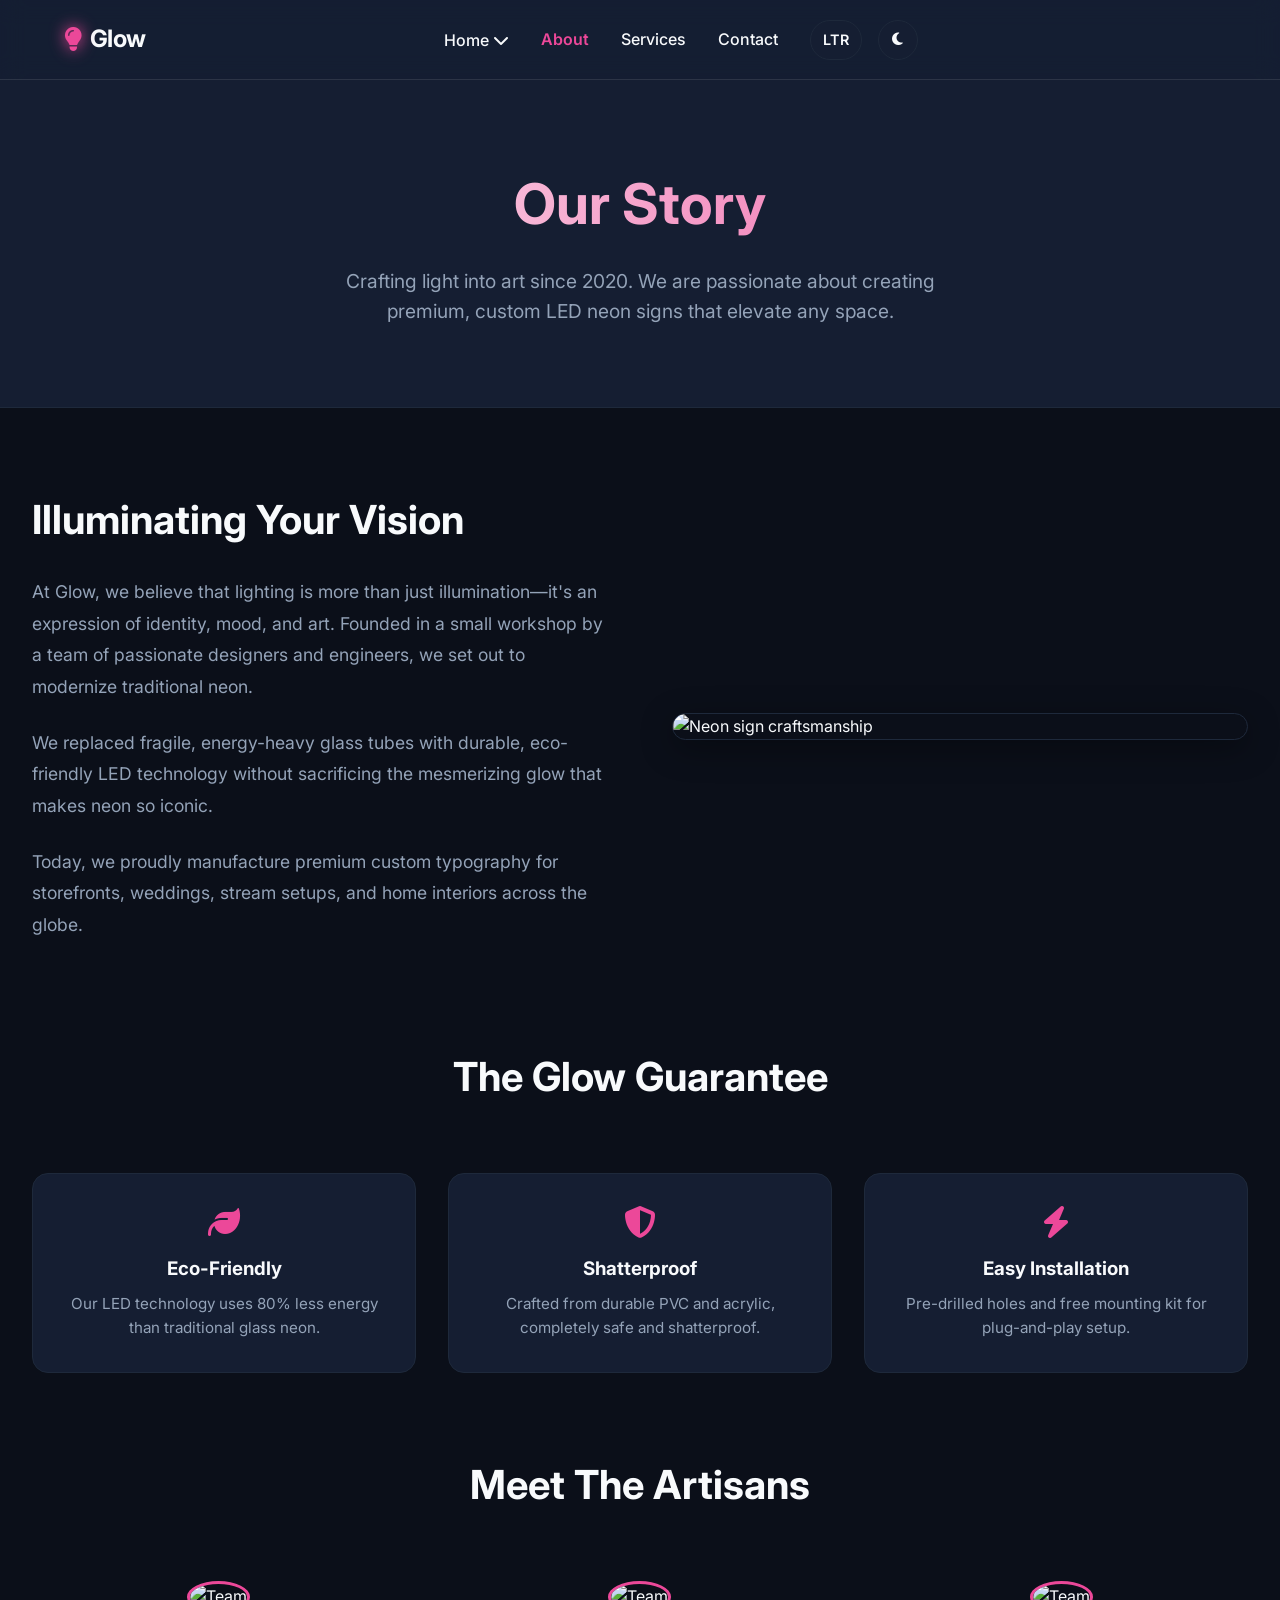
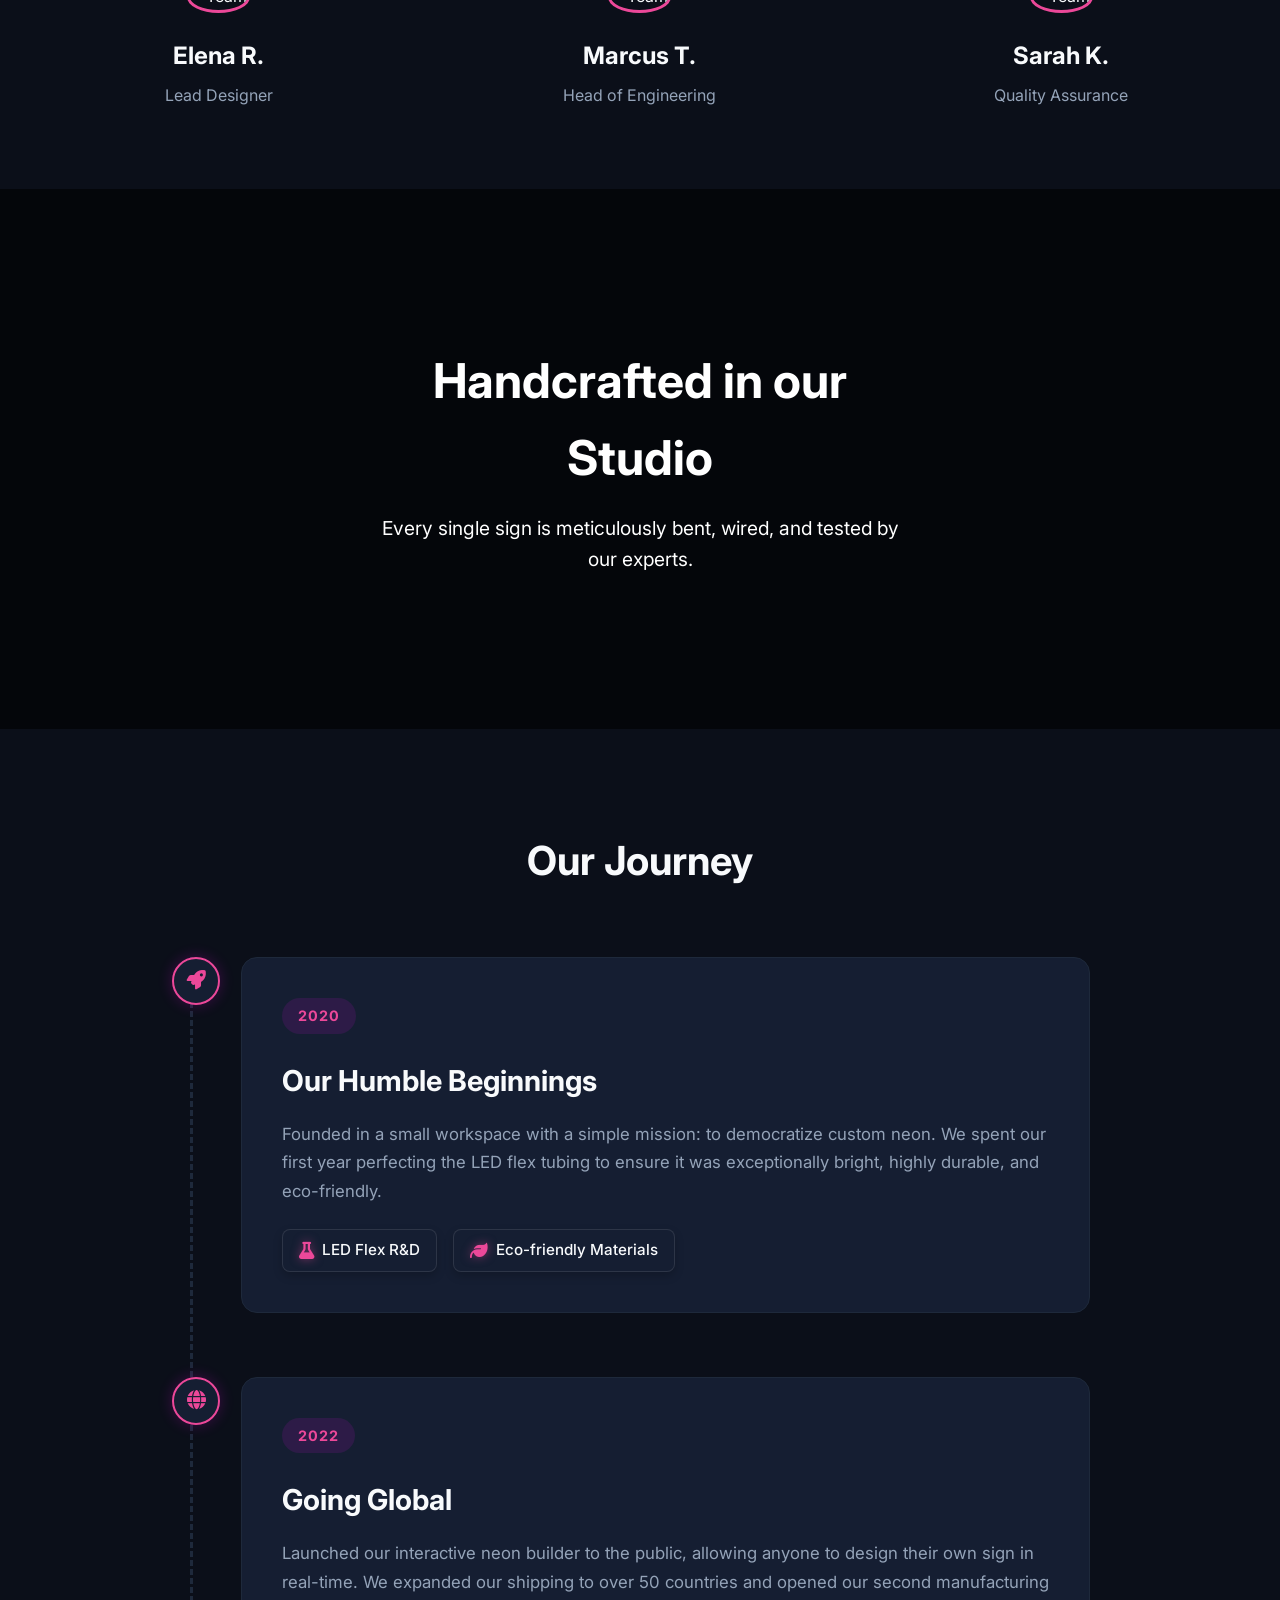
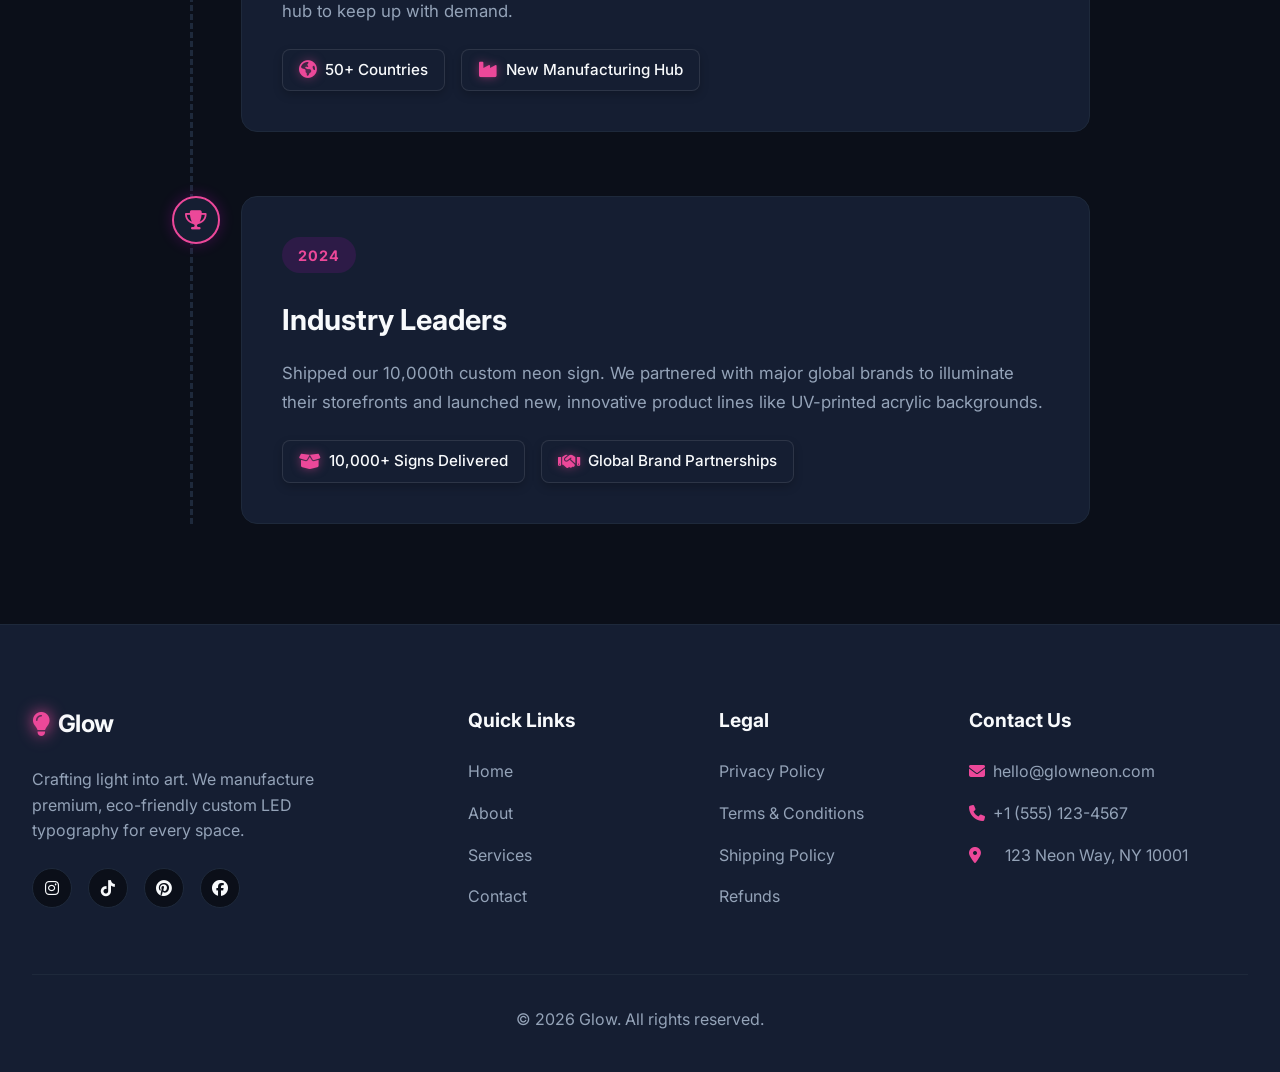
==== about.html @ f4e6cacf "Initial commit" ====
<!DOCTYPE html>
<html lang="en" dir="ltr">
<head>
  <meta charset="UTF-8">
  <meta name="viewport" content="width=device-width, initial-scale=1.0">
  <title>About Us | Glow</title>
  <link rel="icon" type="image/svg+xml" href="data:image/svg+xml;charset=utf-8,<svg xmlns='http://www.w3.org/2000/svg' viewBox='0 0 100 100'><rect width='100' height='100' rx='20' fill='%231a1a24'/><text x='50%' y='55%' font-family='sans-serif' font-size='60' font-weight='bold' fill='%23ff00ff' dominant-baseline='middle' text-anchor='middle'>G</text></svg>">
  <meta name="description" content="Learn about Glow, our craftsmanship, and our dedication to premium LED typography.">
  <link rel="stylesheet" href="style.css">
  
  <!-- Fonts -->
  <link rel="preconnect" href="https://fonts.googleapis.com">
  <link rel="preconnect" href="https://fonts.gstatic.com" crossorigin>
  <link href="https://fonts.googleapis.com/css2?family=Caveat:wght@700&family=Inter:wght@300;400;500;600;700&family=Pacifico&family=Vampiro+One&family=Yellowtail&display=swap" rel="stylesheet">
  
  <!-- Icons -->
  <link rel="stylesheet" href="https://cdnjs.cloudflare.com/ajax/libs/font-awesome/6.4.0/css/all.min.css">
</head>
<body class="dark-theme about-page">

  <!-- Header -->
  <header class="header">
    <a href="index.html" class="logo">
      <i class="fa-solid fa-lightbulb logo-icon"></i>
      Glow
    </a>
    <nav class="nav">
      <div class="dropdown">
        <button class="dropdown-btn">Home <i class="fa-solid fa-chevron-down"></i></button>
        <div class="dropdown-content">
          <a href="index.html">Home 1</a>
          <a href="home2.html">Home 2</a>
        </div>
      </div>
      <a href="about.html" class="active">About</a>
      <a href="services.html">Services</a>
      <a href="contact.html">Contact</a>
      <div class="nav-actions">
        <button id="rtl-toggle" class="toggle-btn" aria-label="Toggle RTL/LTR">LTR</button>
        <button id="theme-toggle" class="toggle-btn" aria-label="Toggle Theme">
          <i class="fa-solid fa-moon"></i>
        </button>
      </div>
    </nav>
    <div class="header-actions">
      <button id="mobile-menu-btn" class="mobile-menu-btn toggle-btn" aria-label="Toggle Menu">
        <i class="fa-solid fa-bars"></i>
      </button>
    </div>
  </header>

  <!-- 1. Page Header -->
  <section class="page-header">
    <div class="container">
      <h1>Our Story</h1>
      <p>Crafting light into art since 2020. We are passionate about creating premium, custom LED neon signs that elevate any space.</p>
    </div>
  </section>

  <!-- 2. Our Story -->
  <section class="about-section">
    <div class="container">
      <div class="about-grid">
        <div class="about-content">
          <h2>Illuminating Your Vision</h2>
          <p>At Glow, we believe that lighting is more than just illumination—it's an expression of identity, mood, and art. Founded in a small workshop by a team of passionate designers and engineers, we set out to modernize traditional neon.</p>
          <p>We replaced fragile, energy-heavy glass tubes with durable, eco-friendly LED technology without sacrificing the mesmerizing glow that makes neon so iconic.</p>
          <p>Today, we proudly manufacture premium custom typography for storefronts, weddings, stream setups, and home interiors across the globe.</p>
        </div>
        <div class="about-image">
          <!-- INSERT CRAFTSMANSHIP ABOUT IMAGE BELOW -->
          <img src=" https://images.unsplash.com/photo-1512117789060-5de1ecef9eb7?w=900&auto=format&fit=crop&q=60&ixlib=rb-4.1.0&ixid=M3wxMjA3fDB8MHxzZWFyY2h8N3x8bmVvbiUyMHNpZ24lMjBjcmFmdHNtYW5zaGlwfGVufDB8fDB8fHww" alt="Neon sign craftsmanship">
        </div>
      </div>
    </div>
  </section>

  <!-- 3. Why Choose Us -->
  <section class="features-section">
    <div class="container">
      <div class="section-header">
        <h2>The Glow Guarantee</h2>
      </div>
      <div class="features-grid">
        <div class="feature-card">
          <i class="fa-solid fa-leaf"></i>
          <h3>Eco-Friendly</h3>
          <p>Our LED technology uses 80% less energy than traditional glass neon.</p>
        </div>
        <div class="feature-card">
          <i class="fa-solid fa-shield-halved"></i>
          <h3>Shatterproof</h3>
          <p>Crafted from durable PVC and acrylic, completely safe and shatterproof.</p>
        </div>
        <div class="feature-card">
          <i class="fa-solid fa-bolt"></i>
          <h3>Easy Installation</h3>
          <p>Pre-drilled holes and free mounting kit for plug-and-play setup.</p>
        </div>
      </div>
    </div>
  </section>

  <!-- 4. Meet The Team -->
  <section class="team-section">
    <div class="container">
      <div class="section-header">
        <h2>Meet The Artisans</h2>
      </div>
      <div class="team-grid">
        <div class="team-card">
          <!-- INSERT TEAM MEMBER 1 (ELENA) IMAGE BELOW -->
          <img src=" https://plus.unsplash.com/premium_photo-1661548179846-dba7003e4a53?w=900&auto=format&fit=crop&q=60&ixlib=rb-4.1.0&ixid=M3wxMjA3fDB8MHxwaG90by1yZWxhdGVkfDgxfHx8ZW58MHx8fHx8" alt="Team">
          <h4>Elena R.</h4>
          <p>Lead Designer</p>
        </div>
        <div class="team-card">
          <!-- INSERT TEAM MEMBER 2 (MARCUS) IMAGE BELOW -->
          <img src=" https://images.unsplash.com/photo-1661983228690-048b2434c4fb?w=900&auto=format&fit=crop&q=60&ixlib=rb-4.1.0&ixid=M3wxMjA3fDB8MHxwaG90by1yZWxhdGVkfDMzfHx8ZW58MHx8fHx8" alt="Team">
          <h4>Marcus T.</h4>
          <p>Head of Engineering</p>
        </div>
        <div class="team-card">
          <!-- INSERT TEAM MEMBER 3 (SARAH) IMAGE BELOW -->
          <img src=" https://images.unsplash.com/photo-1654944404215-cd5739f90bd3?w=900&auto=format&fit=crop&q=60&ixlib=rb-4.1.0&ixid=M3wxMjA3fDB8MHxzZWFyY2h8MTl8fFF1YWxpdHklMjBBc3N1cmFuY2V8ZW58MHx8MHx8fDA%3D" alt="Team">
          <h4>Sarah K.</h4>
          <p>Quality Assurance</p>
        </div>
      </div>
    </div>
  </section>

  <!-- 5. The Workshop -->
  <section class="workshop-section">
    <!-- INSERT WORKSHOP PARALLAX BACKGROUND IMAGE URL IN STYLE ATTRIBUTE BELOW -->
    <div class="parallax-bg" style="background-image: url('https://images.unsplash.com/photo-1695728130932-7b5967d59f52?w=900&auto=format&fit=crop&q=60&ixlib=rb-4.1.0&ixid=M3wxMjA3fDB8MHxzZWFyY2h8MTN8fFdPUktTSE9QJTIwUEFSQUxMQVglMjBCQUNLR1JPVU5EfGVufDB8fDB8fHww ');">
      <div class="workshop-content">
        <h2>Handcrafted in our Studio</h2>
        <p>Every single sign is meticulously bent, wired, and tested by our experts.</p>
      </div>
    </div>
  </section>

  <!-- 6. Timeline -->
  <section class="timeline-section">
    <div class="container">
      <div class="section-header">
        <h2>Our Journey</h2>
      </div>
      <div class="timeline">
        <!-- 2020 -->
        <div class="timeline-item">
          <div class="timeline-dot"><i class="fa-solid fa-rocket"></i></div>
          <div class="timeline-content card-style">
            <span class="timeline-date">2020</span>
            <h3>Our Humble Beginnings</h3>
            <p>Founded in a small workspace with a simple mission: to democratize custom neon. We spent our first year perfecting the LED flex tubing to ensure it was exceptionally bright, highly durable, and eco-friendly.</p>
            <div class="timeline-achievements">
              <span class="achievement-tag"><i class="fa-solid fa-flask"></i> LED Flex R&D</span>
              <span class="achievement-tag"><i class="fa-solid fa-leaf"></i> Eco-friendly Materials</span>
            </div>
          </div>
        </div>
        
        <!-- 2022 -->
        <div class="timeline-item">
          <div class="timeline-dot"><i class="fa-solid fa-globe"></i></div>
          <div class="timeline-content card-style">
            <span class="timeline-date">2022</span>
            <h3>Going Global</h3>
            <p>Launched our interactive neon builder to the public, allowing anyone to design their own sign in real-time. We expanded our shipping to over 50 countries and opened our second manufacturing hub to keep up with demand.</p>
            <div class="timeline-achievements">
              <span class="achievement-tag"><i class="fa-solid fa-earth-americas"></i> 50+ Countries</span>
              <span class="achievement-tag"><i class="fa-solid fa-industry"></i> New Manufacturing Hub</span>
            </div>
          </div>
        </div>
        
        <!-- 2024 -->
        <div class="timeline-item">
          <div class="timeline-dot"><i class="fa-solid fa-trophy"></i></div>
          <div class="timeline-content card-style">
            <span class="timeline-date">2024</span>
            <h3>Industry Leaders</h3>
            <p>Shipped our 10,000th custom neon sign. We partnered with major global brands to illuminate their storefronts and launched new, innovative product lines like UV-printed acrylic backgrounds.</p>
            <div class="timeline-achievements">
              <span class="achievement-tag"><i class="fa-solid fa-box-open"></i> 10,000+ Signs Delivered</span>
              <span class="achievement-tag"><i class="fa-solid fa-handshake"></i> Global Brand Partnerships</span>
            </div>
          </div>
        </div>
      </div>
    </div>
  </section>

  <!-- Footer -->
  <footer class="footer">
    <div class="container">
      <div class="footer-grid">
        <!-- Brand Info -->
        <div class="footer-brand">
          <a href="index.html" class="logo">
            <i class="fa-solid fa-lightbulb logo-icon"></i>
            Glow
          </a>
          <p>Crafting light into art. We manufacture premium, eco-friendly custom LED typography for every space.</p>
          <div class="social-icons">
            <a href="#" aria-label="Instagram"><i class="fa-brands fa-instagram"></i></a>
            <a href="#" aria-label="TikTok"><i class="fa-brands fa-tiktok"></i></a>
            <a href="#" aria-label="Pinterest"><i class="fa-brands fa-pinterest"></i></a>
            <a href="#" aria-label="Facebook"><i class="fa-brands fa-facebook"></i></a>
          </div>
        </div>

        <!-- Quick Links -->
        <div class="footer-links">
          <h3>Quick Links</h3>
          <ul>
            <li><a href="index.html">Home</a></li>
            <li><a href="about.html">About</a></li>
            <li><a href="services.html">Services</a></li>
            <li><a href="contact.html">Contact</a></li>
          </ul>
        </div>

        <!-- Legal -->
        <div class="footer-links">
          <h3>Legal</h3>
          <ul>
            <li><a href="#">Privacy Policy</a></li>
            <li><a href="#">Terms & Conditions</a></li>
            <li><a href="#">Shipping Policy</a></li>
            <li><a href="#">Refunds</a></li>
          </ul>
        </div>

        <!-- Contact Info -->
        <div class="footer-contact">
          <h3>Contact Us</h3>
          <ul>
            <li><a href="mailto:hello@glowneon.com"><i class="fa-solid fa-envelope"></i> hello@glowneon.com</a></li>
            <li><a href="tel:+15551234567"><i class="fa-solid fa-phone"></i> +1 (555) 123-4567</a></li>
            <li><i class="fa-solid fa-location-dot"></i> 123 Neon Way, NY 10001</li>
          </ul>
        </div>
      </div>
      <div class="footer-bottom">
        <p>&copy; 2026 Glow. All rights reserved.</p>
      </div>
    </div>
  </footer>

  <script src="script.js"></script>
</body>
</html>
---- style.css ----
/* Core & Variables */
:root {
  --font-primary: 'Inter', sans-serif;
  
  /* Light Theme Colors */
  --bg-color-light: #f8fafc;
  --surface-light: #ffffff;
  --text-primary-light: #0f172a;
  --text-secondary-light: #475569;
  --border-light: #e2e8f0;
  
  /* Dark Theme Colors */
  --bg-color-dark: #0b0f19;
  --surface-dark: #151e32;
  --text-primary-dark: #f8fafc;
  --text-secondary-dark: #94a3b8;
  --border-dark: #1e293b;
  
  /* Accents */
  --accent-blue: #3b82f6;
  --accent-pink: #ec4899;
  
  /* Defaults to Dark Theme */
  --bg-color: var(--bg-color-dark);
  --surface: var(--surface-dark);
  --text-primary: var(--text-primary-dark);
  --text-secondary: var(--text-secondary-dark);
  --border: var(--border-dark);
  
  --glass-bg: rgba(21, 30, 50, 0.7);
  --glass-border: rgba(255, 255, 255, 0.1);
  --glass-shadow: 0 8px 32px 0 rgba(0, 0, 0, 0.37);
  --glass-blur: blur(12px);
}

body.light-theme {
  --bg-color: var(--bg-color-light);
  --surface: var(--surface-light);
  --text-primary: var(--text-primary-light);
  --text-secondary: var(--text-secondary-light);
  --border: var(--border-light);
  
  --glass-bg: rgba(255, 255, 255, 0.7);
  --glass-border: rgba(0, 0, 0, 0.1);
  --glass-shadow: 0 8px 32px 0 rgba(31, 38, 135, 0.1);
}

/* Reset */
* {
  margin: 0;
  padding: 0;
  box-sizing: border-box;
}

body {
  font-family: var(--font-primary);
  background-color: var(--bg-color);
  color: var(--text-primary);
  line-height: 1.6;
  transition: background-color 0.3s ease, color 0.3s ease;
  overflow-x: hidden;
}

.container {
  max-width: 1280px;
  margin: 0 auto;
  padding: 0 2rem;
}

/* Header */
.header {
  position: fixed;
  top: 0;
  left: 0;
  width: 100%;
  height: 80px;
  display: flex;
  justify-content: space-between;
  align-items: center;
  padding: 0 5%;
  background: var(--glass-bg);
  backdrop-filter: var(--glass-blur);
  -webkit-backdrop-filter: var(--glass-blur);
  border-bottom: 1px solid var(--glass-border);
  z-index: 1000;
  transition: all 0.3s ease;
}

.logo {
  font-size: 1.5rem;
  font-weight: 700;
  letter-spacing: -0.5px;
  display: flex;
  align-items: center;
  gap: 0.5rem;
  color: var(--text-primary);
  text-decoration: none;
}
.logo i, .logo svg {
  color: var(--accent-pink);
  filter: drop-shadow(0 0 8px var(--accent-pink));
  overflow: visible;
}
.logo span {
  font-weight: 300;
  color: var(--text-secondary);
}

.nav {
  display: flex;
  gap: 2rem;
  align-items: center;
}

.nav a, .dropdown-btn {
  text-decoration: none;
  color: var(--text-primary);
  font-weight: 500;
  font-size: 1rem;
  transition: color 0.3s;
  background: none;
  border: none;
  cursor: pointer;
  font-family: inherit;
  display: flex;
  align-items: center;
  gap: 0.25rem;
}

.nav a:hover, .dropdown-btn:hover,
.nav a.active, .dropdown-btn.active {
  color: var(--accent-pink);
}
.nav a.active, .dropdown-btn.active {
  font-weight: 600;
}

/* Dropdown */
.dropdown {
  position: relative;
  display: inline-block;
}

.dropdown-content {
  display: none;
  position: absolute;
  top: 100%;
  left: 50%;
  transform: translateX(-50%);
  background: var(--surface);
  min-width: 160px;
  box-shadow: var(--glass-shadow);
  border-radius: 8px;
  border: 1px solid var(--border);
  overflow: hidden;
  padding: 0.5rem 0;
  z-index: 1;
}

.dropdown:hover .dropdown-content {
  display: block;
  animation: fadeIn 0.2s ease-out;
}

@keyframes fadeIn {
  from { opacity: 0; transform: translate(-50%, 10px); }
  to { opacity: 1; transform: translate(-50%, 0); }
}

.dropdown-content a {
  color: var(--text-primary);
  padding: 12px 16px;
  text-decoration: none;
  display: block;
  font-size: 0.95rem;
}

.dropdown-content a:hover, .dropdown-content a.active {
  background-color: var(--bg-color);
}
.dropdown-content a.active {
  color: var(--accent-pink);
  font-weight: 600;
}

/* Header Actions */
.header-actions {
  display: flex;
  gap: 1rem;
  align-items: center;
}

.nav-actions {
  display: flex;
  gap: 1rem;
  align-items: center;
}

.toggle-btn {
  background: var(--surface);
  border: 1px solid var(--border);
  color: var(--text-primary);
  width: 40px;
  height: 40px;
  border-radius: 50%;
  display: flex;
  align-items: center;
  justify-content: center;
  cursor: pointer;
  font-weight: 600;
  font-size: 0.9rem;
  transition: all 0.3s;
  font-family: inherit;
}

.toggle-btn:hover {
  border-color: var(--accent-pink);
  color: var(--accent-pink);
  transform: translateY(-2px);
}

#rtl-toggle {
  width: auto;
  padding: 0 12px;
  border-radius: 20px;
}

.mobile-menu-btn {
  display: none; /* Hidden on desktop */
}

/* Let browser handle flex RTL natively */

/* Hero Section */
.hero-section {
  padding-top: 120px;
  padding-bottom: 60px;
  min-height: 100vh;
  display: flex;
  align-items: center;
}

.hero-container {
  display: flex;
  gap: 4rem;
  width: 100%;
  align-items: stretch;
}

/* --- 1. Editorial Hero Section --- */
.editorial-hero {
  padding-top: 140px;
  padding-bottom: 80px;
  min-height: 100vh;
  display: flex;
  align-items: center;
  position: relative;
  overflow: hidden;
}

.editorial-container {
  display: flex;
  align-items: center;
  gap: 4rem;
  width: 100%;
}

.editorial-content {
  flex: 1;
  max-width: 600px;
  z-index: 2;
}

.editorial-content .badge {
  display: inline-block;
  padding: 0.5rem 1rem;
  background: rgba(255, 0, 255, 0.1);
  color: var(--accent-pink);
  border-radius: 50px;
  font-size: 0.9rem;
  font-weight: 600;
  margin-bottom: 1.5rem;
  text-transform: uppercase;
  letter-spacing: 1px;
}

.editorial-content h1 {
  font-size: 4.5rem;
  line-height: 1.1;
  margin-bottom: 1.5rem;
  background: linear-gradient(to right, #fff, var(--text-secondary));
  -webkit-background-clip: text;
  background-clip: text;
  -webkit-text-fill-color: transparent;
}
body.light-theme .editorial-content h1 {
  background: linear-gradient(to right, #111, var(--text-secondary));
  -webkit-background-clip: text;
  background-clip: text;
  -webkit-text-fill-color: transparent;
}

.editorial-content p {
  font-size: 1.25rem;
  color: var(--text-secondary);
  margin-bottom: 2.5rem;
  line-height: 1.6;
}

.editorial-actions {
  display: flex;
  gap: 1.5rem;
  margin-bottom: 3rem;
}

.hero-stats {
  display: flex;
  gap: 3rem;
  padding-top: 2rem;
  border-top: 1px solid var(--border);
}

.stat-number {
  display: block;
  font-size: 2rem;
  font-weight: 700;
  color: var(--text-primary);
  margin-bottom: 0.25rem;
}
.stat-number i {
  color: #fbbf24; /* gold star */
  font-size: 1.2rem;
}

.stat-label {
  font-size: 0.9rem;
  color: var(--text-secondary);
  text-transform: uppercase;
  letter-spacing: 1px;
}

/* Editorial Image Side */
.editorial-image-wrapper {
  flex: 1;
  position: relative;
  display: flex;
  justify-content: center;
  align-items: center;
  min-height: 600px;
}

.aesthetic-backdrop {
  position: absolute;
  top: 50%;
  left: 50%;
  transform: translate(-50%, -50%);
  width: 400px;
  height: 400px;
  background: radial-gradient(circle, var(--accent-pink) 0%, transparent 70%);
  opacity: 0.15;
  filter: blur(50px);
  z-index: 0;
  animation: pulseGlow 4s ease-in-out infinite alternate;
}

.editorial-hero-img {
  width: 100%;
  max-width: 550px;
  height: 650px;
  object-fit: cover;
  border-radius: 24px;
  position: relative;
  z-index: 1;
  box-shadow: 0 30px 60px rgba(0,0,0,0.5);
  border: 1px solid var(--border);
}

@keyframes pulseGlow {
  0% { transform: translate(-50%, -50%) scale(1); opacity: 0.1; }
  100% { transform: translate(-50%, -50%) scale(1.1); opacity: 0.25; }
}

.floating-animation {
  animation: floatImg 6s ease-in-out infinite;
}

@keyframes floatImg {
  0% { transform: translateY(0); }
  50% { transform: translateY(-20px); }
  100% { transform: translateY(0); }
}

/* Pricing Section */
.pricing-section {
  padding: 100px 0;
  background: var(--bg-color);
}

.section-header {
  text-align: center;
  margin-bottom: 4rem;
}

.section-header h2 {
  font-size: 2.5rem;
  margin-bottom: 1rem;
}

.section-header p {
  color: var(--text-secondary);
  font-size: 1.1rem;
}

.pricing-grid {
  display: grid;
  grid-template-columns: repeat(3, 1fr);
  gap: 2rem;
}

.pricing-card {
  background: var(--surface);
  border: 1px solid var(--border);
  border-radius: 24px;
  padding: 3rem 2rem;
  position: relative;
  transition: transform 0.3s, box-shadow 0.3s;
}

.pricing-card:hover {
  transform: translateY(-10px);
  box-shadow: var(--glass-shadow);
}

.pricing-card h3 {
  font-size: 1.5rem;
  margin-bottom: 1rem;
  font-weight: 500;
}

.pricing-card .price {
  font-size: 3.5rem;
  font-weight: 700;
  margin-bottom: 0.5rem;
  display: flex;
  align-items: flex-start;
}
.pricing-card .price span {
  font-size: 1.5rem;
  margin-top: 0.5rem;
}

.pricing-card p {
  color: var(--text-secondary);
  margin-bottom: 2rem;
  padding-bottom: 2rem;
  border-bottom: 1px solid var(--border);
}

.pricing-card ul {
  list-style: none;
}

.pricing-card li {
  margin-bottom: 1rem;
  display: flex;
  align-items: center;
  gap: 0.75rem;
  color: var(--text-primary);
}

.pricing-card li i {
  color: var(--accent-pink);
}

.pricing-card.popular {
  border-color: var(--accent-pink);
  background: linear-gradient(to bottom right, var(--surface), rgba(236, 72, 153, 0.05));
}

.badge {
  position: absolute;
  top: -15px;
  inset-inline-end: 20px;
  background: var(--accent-pink);
  color: #fff;
  padding: 0.5rem 1rem;
  border-radius: 20px;
  font-size: 0.85rem;
  font-weight: 600;
}

/* Quote Section */
.quote-section {
  padding: 100px 0;
  position: relative;
}

.quote-wrapper {
  background: var(--surface);
  border: 1px solid var(--border);
  border-radius: 24px;
  padding: 4rem;
  display: flex;
  gap: 4rem;
  align-items: center;
  box-shadow: var(--glass-shadow);
  position: relative;
  overflow: hidden;
}

.quote-wrapper::before {
  content: '';
  position: absolute;
  top: -50%;
  left: -50%;
  width: 100%;
  height: 100%;
  background: radial-gradient(circle, rgba(236, 72, 153, 0.1) 0%, rgba(0,0,0,0) 70%);
  z-index: 0;
}

.quote-content, .quote-form-container {
  flex: 1;
  position: relative;
  z-index: 1;
}

.quote-content h2 {
  font-size: 2.5rem;
  margin-bottom: 1.5rem;
}

.quote-content p {
  color: var(--text-secondary);
  font-size: 1.1rem;
  line-height: 1.8;
}

.quote-form {
  display: flex;
  flex-direction: column;
  gap: 1.5rem;
}

.form-row {
  display: flex;
  gap: 1.5rem;
}

.quote-form input, .quote-form textarea {
  width: 100%;
}

.submit-btn {
  padding: 1rem 2rem;
  background: var(--accent-pink);
  color: #fff;
  border: none;
  border-radius: 12px;
  font-size: 1.1rem;
  font-weight: 600;
  cursor: pointer;
  transition: all 0.3s;
  box-shadow: 0 4px 15px rgba(236, 72, 153, 0.4);
}

.submit-btn:hover {
  transform: translateY(-2px);
  box-shadow: 0 6px 20px rgba(236, 72, 153, 0.6);
}

/* Footer */
.footer {
  padding: 80px 0 40px;
  border-top: 1px solid var(--border);
  background: var(--surface);
}

.footer-grid {
  display: grid;
  grid-template-columns: 2fr 1fr 1fr 1.5fr;
  gap: 4rem;
  margin-bottom: 4rem;
}

.footer-brand p {
  color: var(--text-secondary);
  line-height: 1.6;
  margin: 1.5rem 0;
  max-width: 300px;
}

.social-icons {
  display: flex;
  gap: 1rem;
}

.social-icons a {
  display: flex;
  align-items: center;
  justify-content: center;
  width: 40px;
  height: 40px;
  border-radius: 50%;
  background: var(--bg-color);
  color: var(--text-primary);
  text-decoration: none;
  transition: all 0.3s ease;
  border: 1px solid var(--border);
}

.social-icons a:hover {
  background: var(--accent-pink);
  color: #fff;
  transform: translateY(-3px);
  border-color: var(--accent-pink);
  box-shadow: 0 5px 15px rgba(255, 0, 255, 0.4);
}

.footer-links h3,
.footer-contact h3 {
  font-size: 1.2rem;
  margin-bottom: 1.5rem;
  color: var(--text-primary);
}

.footer-links ul,
.footer-contact ul {
  list-style: none;
  padding: 0;
  margin: 0;
  display: flex;
  flex-direction: column;
  gap: 1rem;
}

.footer-links a,
.footer-contact a {
  color: var(--text-secondary);
  text-decoration: none;
  transition: color 0.3s ease, padding-left 0.3s ease;
  display: inline-block;
}

.footer-links a:hover,
.footer-contact a:hover {
  color: var(--accent-pink);
  padding-left: 5px;
}

.footer-contact li {
  display: flex;
  align-items: center;
  gap: 1rem;
  color: var(--text-secondary);
}

.footer-contact i {
  color: var(--accent-pink);
  width: 20px;
}

.footer-bottom {
  text-align: center;
  padding-top: 2rem;
  border-top: 1px solid var(--border);
  color: var(--text-secondary);
}

.footer p {
  color: var(--text-secondary);
}

/* Home 2 specific styles */
.hero-centered {
  padding-top: 160px;
  padding-bottom: 100px;
  min-height: 80vh;
  display: flex;
  align-items: center;
  justify-content: center;
  text-align: center;
  position: relative;
  overflow: hidden;
}

.hero-bg {
  position: absolute;
  top: 0; left: 0; width: 100%; height: 100%;
  background-image: url('');
  background-size: cover;
  background-position: center;
  z-index: 0;
  opacity: 0.3;
}

body.light-theme .hero-bg {
  opacity: 0.1;
}

.hero-centered::before {
  content: '';
  position: absolute;
  top: 0; left: 0; width: 100%; height: 100%;
  background: linear-gradient(to bottom, transparent, var(--bg-color));
  z-index: 1;
}

.hero-content {
  position: relative;
  z-index: 2;
  max-width: 800px;
}

.hero-content h1 {
  font-size: 4.5rem;
  line-height: 1.1;
  margin-bottom: 1.5rem;
  background: linear-gradient(to right, #fff, var(--accent-pink), var(--accent-blue));
  -webkit-background-clip: text;
  background-clip: text;
  -webkit-text-fill-color: transparent;
  filter: drop-shadow(0 0 10px rgba(236, 72, 153, 0.3));
}
body.light-theme .hero-content h1 {
  background: linear-gradient(to right, #111, var(--accent-pink), var(--accent-blue));
  -webkit-background-clip: text;
  background-clip: text;
  -webkit-text-fill-color: transparent;
}

.hero-content p {
  color: var(--text-secondary);
  font-size: 1.2rem;
  margin-bottom: 3rem;
  max-width: 600px;
  margin-inline: auto;
}

.hero-buttons {
  display: flex;
  gap: 1.5rem;
  justify-content: center;
}

.btn-primary {
  padding: 1rem 2.5rem;
  background: var(--accent-pink);
  color: #fff;
  border-radius: 12px;
  text-decoration: none;
  font-weight: 600;
  transition: all 0.3s;
  box-shadow: 0 4px 15px rgba(236, 72, 153, 0.4);
}
.btn-primary:hover {
  transform: translateY(-2px);
  box-shadow: 0 6px 20px rgba(236, 72, 153, 0.6);
}

.btn-secondary {
  padding: 1rem 2.5rem;
  background: var(--surface);
  color: var(--text-primary);
  border: 1px solid var(--border);
  border-radius: 12px;
  text-decoration: none;
  font-weight: 600;
  transition: all 0.3s;
}
.btn-secondary:hover {
  border-color: var(--accent-pink);
  color: var(--accent-pink);
}

.mockup-section {
  padding: 80px 0;
  background: var(--bg-color);
  position: relative;
  z-index: 10;
}

.mockup-layout {
  display: flex;
  flex-direction: column;
  gap: 2rem;
  background: var(--glass-bg);
  backdrop-filter: var(--glass-blur);
  border: 1px solid var(--glass-border);
  border-radius: 24px;
  padding: 2rem;
  box-shadow: var(--glass-shadow);
}

.horizontal-controls {
  width: 100%;
  display: flex;
  flex-direction: column;
  gap: 1.5rem;
}

.horizontal-controls .text-input-group {
  margin-bottom: 0;
}

.horizontal-controls .text-input-group input {
  font-size: 1.5rem;
  padding: 1.5rem;
}

.controls-grid {
  display: grid;
  grid-template-columns: repeat(3, 1fr);
  gap: 2rem;
}

.category-section {
  padding: 100px 0;
  background: var(--bg-color);
}

.category-grid {
  display: grid;
  grid-template-columns: repeat(4, 1fr);
  gap: 2rem;
}

.category-card {
  background: var(--surface);
  border: 1px solid var(--border);
  border-radius: 24px;
  padding: 2.5rem 2rem;
  text-align: center;
  transition: transform 0.3s, box-shadow 0.3s;
  cursor: pointer;
}

.category-card:hover {
  transform: translateY(-10px);
  box-shadow: var(--glass-shadow);
  border-color: var(--accent-pink);
}

.category-icon {
  font-size: 2.5rem;
  color: var(--accent-pink);
  margin-bottom: 1.5rem;
  filter: drop-shadow(0 0 8px var(--accent-pink));
}

.category-card h3 {
  font-size: 1.3rem;
  margin-bottom: 0.5rem;
}

.category-card p {
  color: var(--text-secondary);
  font-size: 0.95rem;
}

/* Inner Pages Base */
.page-header {
  padding: 160px 0 80px;
  text-align: center;
  background: var(--surface);
  border-bottom: 1px solid var(--border);
}

.page-header h1 {
  font-size: 3.5rem;
  margin-bottom: 1rem;
  background: linear-gradient(to right, #fff, var(--accent-pink));
  -webkit-background-clip: text;
  background-clip: text;
  -webkit-text-fill-color: transparent;
}
body.light-theme .page-header h1 {
  background: linear-gradient(to right, #111, var(--accent-pink));
  -webkit-background-clip: text;
  background-clip: text;
  -webkit-text-fill-color: transparent;
}

.page-header p {
  color: var(--text-secondary);
  font-size: 1.2rem;
  max-width: 600px;
  margin: 0 auto;
}

/* About Page */
.about-section {
  padding: 80px 0;
}

.about-grid {
  display: grid;
  grid-template-columns: 1fr 1fr;
  gap: 4rem;
  align-items: center;
}

.about-image {
  border-radius: 24px;
  overflow: hidden;
  box-shadow: var(--glass-shadow);
  border: 1px solid var(--border);
}

.about-image img {
  width: 100%;
  height: auto;
  display: block;
}

.about-content h2 {
  font-size: 2.5rem;
  margin-bottom: 1.5rem;
}

.about-content p {
  color: var(--text-secondary);
  font-size: 1.1rem;
  margin-bottom: 1.5rem;
  line-height: 1.8;
}

.features-grid {
  display: grid;
  grid-template-columns: repeat(3, 1fr);
  gap: 2rem;
  margin-top: 4rem;
}

.feature-card {
  background: var(--surface);
  padding: 2rem;
  border-radius: 16px;
  border: 1px solid var(--border);
  text-align: center;
}

.feature-card i {
  font-size: 2rem;
  color: var(--accent-pink);
  margin-bottom: 1rem;
}

.feature-card h3 {
  margin-bottom: 0.5rem;
}

.feature-card p {
  color: var(--text-secondary);
  font-size: 0.95rem;
}

/* Services Page */
.services-page .pricing-section {
  padding-top: 80px;
}
.services-page .category-section {
  padding-bottom: 80px;
}

/* Contact Page */
.contact-grid {
  display: grid;
  grid-template-columns: 1fr 2fr;
  gap: 4rem;
  padding: 80px 0;
}

.contact-info {
  display: flex;
  flex-direction: column;
  gap: 2rem;
}

.info-card {
  background: var(--surface);
  padding: 2rem;
  border-radius: 16px;
  border: 1px solid var(--border);
}

.info-card i {
  font-size: 1.5rem;
  color: var(--accent-pink);
  margin-bottom: 1rem;
}

.info-card h3 {
  margin-bottom: 0.5rem;
}

.info-card p {
  color: var(--text-secondary);
}

.contact-page .quote-section {
  padding: 0;
}
.contact-page .quote-wrapper {
  margin: 0;
}

/* ------------------------------- */
/* NEW 6-SECTION ARCHITECTURE STYLES */
/* ------------------------------- */

/* Marquee */
.marquee-section {
  padding: 40px 0;
  background: var(--surface);
  border-top: 1px solid var(--border);
  border-bottom: 1px solid var(--border);
  overflow: hidden;
  white-space: nowrap;
}
.marquee-container {
  display: inline-block;
  animation: marquee 30s linear infinite;
}
.marquee-content span {
  font-size: 2rem;
  font-weight: 700;
  color: var(--text-primary);
  text-transform: uppercase;
  margin: 0 1rem;
}
.marquee-content .dot {
  color: var(--accent-pink);
  margin: 0 2rem;
}
@keyframes marquee {
  0% { transform: translateX(0); }
  100% { transform: translateX(-50%); }
}

/* How It Works (Steps) */
.how-it-works { padding: 80px 0; }
.steps-grid {
  display: grid;
  grid-template-columns: repeat(3, 1fr);
  gap: 2rem;
  margin-top: 3rem;
}
.step-card {
  position: relative;
  background: var(--surface);
  padding: 3rem 2rem;
  border-radius: 16px;
  border: 1px solid var(--border);
  text-align: center;
}
.step-number {
  position: absolute;
  top: -20px;
  left: 50%;
  transform: translateX(-50%);
  background: var(--accent-pink);
  color: #fff;
  width: 40px;
  height: 40px;
  border-radius: 50%;
  display: flex;
  align-items: center;
  justify-content: center;
  font-weight: bold;
}
.step-icon {
  font-size: 2.5rem;
  color: var(--text-secondary);
  margin-bottom: 1.5rem;
}

/* Featured Gallery (Masonry) */
.gallery-section { padding: 80px 0; background: var(--bg-color); }
.masonry-grid {
  column-count: 2;
  column-gap: 1.5rem;
  margin-top: 3rem;
}
.masonry-item {
  break-inside: avoid;
  margin-bottom: 1.5rem;
  border-radius: 16px;
  overflow: hidden;
}
.masonry-item img {
  width: 100%;
  display: block;
  transition: transform 0.3s ease;
}
.masonry-item:hover img {
  transform: scale(1.05);
}

/* Client Logos */
.clients-section { padding: 60px 0; background: var(--surface); border-top: 1px solid var(--border); text-align: center; }
.clients-title { color: var(--text-secondary); margin-bottom: 2rem; font-size: 0.9rem; text-transform: uppercase; letter-spacing: 2px; }
.clients-grid {
  display: flex;
  justify-content: center;
  align-items: center;
  gap: 4rem;
  flex-wrap: wrap;
}
.clients-grid i { font-size: 2.5rem; color: var(--text-secondary); transition: color 0.3s ease; }
.clients-grid i:hover { color: var(--text-primary); }

/* Final CTA */
.cta-section {
  position: relative;
  padding: 100px 0;
  text-align: center;
  overflow: hidden;
}
.cta-background {
  position: absolute;
  top: 0; left: 0; right: 0; bottom: 0;
  background: linear-gradient(135deg, rgba(255,0,255,0.2) 0%, rgba(0,255,255,0.2) 100%);
  z-index: -1;
  filter: blur(50px);
}
.cta-content h2 { font-size: 3rem; margin-bottom: 1rem; }
.cta-content p { font-size: 1.2rem; color: var(--text-secondary); margin-bottom: 2rem; }

/* Best Sellers Carousel */
.bestsellers-section { padding: 80px 0; }
.carousel-wrapper {
  display: flex;
  gap: 2rem;
  overflow-x: auto;
  padding-bottom: 2rem;
  scroll-snap-type: x mandatory;
}
.carousel-wrapper::-webkit-scrollbar { height: 8px; }
.carousel-wrapper::-webkit-scrollbar-thumb { background: var(--border); border-radius: 4px; }
.product-card {
  min-width: 300px;
  flex: 0 0 auto;
  background: var(--surface);
  border: 1px solid var(--border);
  border-radius: 16px;
  overflow: hidden;
  scroll-snap-align: start;
}
.product-card img { width: 100%; height: 250px; object-fit: cover; }
.product-card h4 { padding: 1rem 1rem 0; font-size: 1.2rem; }
.product-card .price { padding: 0.5rem 1rem 1rem; color: var(--accent-pink); font-weight: bold; }

/* Video Showcase */
.video-showcase { height: 60vh; position: relative; }
.video-bg {
  width: 100%; height: 100%;
  background-size: cover; background-position: center;
  position: relative;
  display: flex; align-items: center; justify-content: center;
}
.video-bg::after {
  content: ''; position: absolute; top:0; left:0; right:0; bottom:0; background: rgba(0,0,0,0.5);
}
.play-overlay {
  position: relative; z-index: 1; text-align: center; color: #fff; cursor: pointer;
  transition: transform 0.3s ease;
}
.play-overlay:hover { transform: scale(1.1); }
.play-overlay i { font-size: 4rem; margin-bottom: 1rem; color: #fff; }
.play-overlay h3 { font-size: 1.5rem; text-shadow: 0 2px 4px rgba(0,0,0,0.5); }

/* Testimonials */
.testimonials-section { padding: 80px 0; background: var(--surface); }
.testimonial-grid { display: grid; grid-template-columns: repeat(3, 1fr); gap: 2rem; }
.testimonial-card {
  background: var(--bg-color); padding: 2rem; border-radius: 16px; border: 1px solid var(--border);
}
.testimonial-card .stars { color: #ffd700; margin-bottom: 1rem; }
.testimonial-card p { font-style: italic; margin-bottom: 1.5rem; color: var(--text-secondary); }
.testimonial-card h5 { color: var(--text-primary); }

/* Instagram Feed */
.instagram-section { padding: 80px 0; text-align: center; }
.insta-grid {
  display: grid; grid-template-columns: repeat(4, 1fr); gap: 1rem; margin-top: 3rem;
}
.insta-grid img {
  width: 100%; aspect-ratio: 1; object-fit: cover; border-radius: 12px;
  transition: opacity 0.3s ease;
}
.insta-grid img:hover { opacity: 0.8; }

/* Team Section */
.team-section { padding: 80px 0; background: var(--bg-color); }
.team-grid { display: grid; grid-template-columns: repeat(3, 1fr); gap: 3rem; text-align: center; }
.team-card img { width: 150px; height: 150px; border-radius: 50%; object-fit: cover; margin-bottom: 1.5rem; border: 3px solid var(--accent-pink); }
.team-card h4 { font-size: 1.5rem; margin-bottom: 0.5rem; }
.team-card p { color: var(--text-secondary); }

/* The Workshop (Parallax) */
.workshop-section { height: 60vh; position: relative; overflow: hidden; }
.parallax-bg {
  width: 100%; height: 100%;
  background-attachment: fixed; background-size: cover; background-position: center;
  position: relative;
  display: flex; align-items: center; justify-content: center; text-align: center;
}
.parallax-bg::after { content: ''; position: absolute; top:0; left:0; right:0; bottom:0; background: rgba(0,0,0,0.6); }
.workshop-content { position: relative; z-index: 1; color: #fff; max-width: 600px; padding: 0 2rem; }
.workshop-content h2 { font-size: 3rem; margin-bottom: 1rem; }
.workshop-content p { font-size: 1.2rem; }

/* Timeline */
.timeline-section { padding: 100px 0; background: var(--bg-color); }
.timeline { position: relative; max-width: 900px; margin: 4rem auto 0; padding-inline-start: 3rem; border-inline-start: 3px dashed var(--border); }
.timeline-item { position: relative; margin-bottom: 4rem; }
.timeline-item:last-child { margin-bottom: 0; }
.timeline-dot { 
  position: absolute; 
  inset-inline-start: -4.3rem; 
  top: 0; 
  width: 48px; 
  height: 48px; 
  border-radius: 50%; 
  background: var(--surface); 
  border: 2px solid var(--accent-pink); 
  display: flex; 
  align-items: center; 
  justify-content: center;
  color: var(--accent-pink);
  font-size: 1.2rem;
  box-shadow: 0 0 15px rgba(255, 0, 255, 0.2);
  z-index: 2;
}
.timeline-content.card-style { 
  background: var(--surface);
  border: 1px solid var(--border);
  border-radius: 16px;
  padding: 2.5rem;
  transition: transform 0.3s, box-shadow 0.3s;
}
.timeline-content.card-style:hover {
  transform: translateY(-5px);
  box-shadow: var(--glass-shadow);
  border-color: rgba(255, 255, 255, 0.1);
}
body.light-theme .timeline-content.card-style:hover {
  border-color: rgba(0, 0, 0, 0.1);
}
.timeline-date {
  display: inline-block;
  padding: 0.4rem 1rem;
  background: rgba(255, 0, 255, 0.1);
  color: var(--accent-pink);
  border-radius: 50px;
  font-weight: 700;
  font-size: 0.9rem;
  margin-bottom: 1.5rem;
  letter-spacing: 1px;
}
.timeline-content h3 { font-size: 1.8rem; margin-bottom: 1rem; color: var(--text-primary); }
.timeline-content p { color: var(--text-secondary); line-height: 1.7; margin-bottom: 1.5rem; font-size: 1.05rem; }
.timeline-achievements {
  display: flex;
  flex-wrap: wrap;
  gap: 1rem;
  margin-top: 1.5rem;
}

.achievement-tag {
  display: inline-flex;
  align-items: center;
  gap: 0.5rem;
  padding: 0.5rem 1rem;
  background: var(--surface);
  border: 1px solid rgba(255, 255, 255, 0.1);
  border-radius: 8px;
  font-size: 0.95rem;
  font-weight: 500;
  color: var(--text-primary);
  box-shadow: 0 4px 10px rgba(0, 0, 0, 0.2);
  transition: all 0.3s ease;
}

.achievement-tag i {
  color: var(--accent-pink);
  font-size: 1.1rem;
  filter: drop-shadow(0 0 5px rgba(236, 72, 153, 0.5));
}

.achievement-tag:hover {
  transform: translateY(-3px);
  box-shadow: 0 6px 15px rgba(236, 72, 153, 0.2);
  border-color: rgba(236, 72, 153, 0.3);
}

body.light-theme .achievement-tag {
  border-color: rgba(0, 0, 0, 0.05);
  box-shadow: 0 4px 10px rgba(0, 0, 0, 0.05);
}

body.light-theme .achievement-tag:hover {
  box-shadow: 0 6px 15px rgba(236, 72, 153, 0.15);
  border-color: rgba(236, 72, 153, 0.2);
}

/* Business Packages */
.business-section { padding: 80px 0; background: var(--surface); }
.business-list { display: flex; flex-direction: column; gap: 2rem; margin-top: 3rem; }
.list-item { display: flex; gap: 2rem; background: var(--bg-color); padding: 2rem; border-radius: 16px; border: 1px solid var(--border); align-items: center; }
.list-icon { width: 80px; height: 80px; border-radius: 16px; background: rgba(255,0,255,0.1); color: var(--accent-pink); display: flex; align-items: center; justify-content: center; font-size: 2rem; flex-shrink: 0; }
.list-text h3 { margin-bottom: 0.5rem; font-size: 1.5rem; }
.list-text p { color: var(--text-secondary); line-height: 1.6; margin:0; }

/* Wedding Packages */
.wedding-section { padding: 80px 0; }
.wedding-grid { display: grid; grid-template-columns: 1fr 1fr; gap: 4rem; align-items: center; }
.wedding-image img { width: 100%; border-radius: 24px; box-shadow: var(--glass-shadow); }
.wedding-content h2 { font-size: 2.5rem; margin-bottom: 1.5rem; font-family: 'Pacifico', cursive; color: var(--accent-pink); }
.wedding-content p { color: var(--text-secondary); margin-bottom: 2rem; line-height: 1.8; }
.wedding-features { list-style: none; padding: 0; }
.wedding-features li { margin-bottom: 1rem; display: flex; align-items: center; gap: 1rem; font-size: 1.1rem; }
.wedding-features li i { color: var(--accent-pink); }

/* FAQ Accordion */
.faq-section { padding: 80px 0; background: var(--surface); border-top: 1px solid var(--border); }
.faq-accordion { max-width: 800px; margin: 3rem auto 0; display: flex; flex-direction: column; gap: 1rem; }
.faq-item { background: var(--bg-color); border: 1px solid var(--border); border-radius: 12px; overflow: hidden; }
.faq-question { padding: 1.5rem; display: flex; justify-content: space-between; align-items: center; cursor: pointer; font-weight: 600; }
.faq-question i { color: var(--accent-pink); transition: transform 0.3s ease; }
.faq-answer { padding: 0 1.5rem; max-height: 0; overflow: hidden; transition: max-height 0.3s ease, padding 0.3s ease; }
.faq-answer p { color: var(--text-secondary); margin-bottom: 1.5rem; }
.faq-item.active .faq-answer { max-height: 200px; padding-top: 1rem; padding-bottom: 1.5rem; }
.faq-item.active .faq-question i { transform: rotate(45deg); }

/* Image Placeholders */
img[src=""], img[src=" "], img:not([src]) {
  content: url('data:image/svg+xml;charset=utf-8,<svg xmlns="http://www.w3.org/2000/svg" width="800" height="600"><rect width="100%" height="100%" fill="%231a1a24" stroke="%232a2a35" stroke-width="4" stroke-dasharray="12,12"/><text x="50%" y="50%" dominant-baseline="middle" text-anchor="middle" font-family="system-ui, -apple-system, sans-serif" font-weight="500" font-size="24" fill="%23888899">Insert Image URL</text></svg>');
  display: block;
  width: 100%;
  min-height: 250px;
  object-fit: cover;
  background-color: var(--surface);
  border-radius: inherit;
}

[style*="url('')"],
[style*="url(\"\")"],
[style*="url()"],
[style*="url(' ')"],
[style*="url(\" \")"],
.canvas-background {
  background-color: var(--surface) !important;
  border: 2px dashed var(--border) !important;
  position: relative;
}
[style*="url('')"]::before,
[style*="url(\"\")"]::before,
[style*="url()"]::before,
[style*="url(' ')"]::before,
[style*="url(\" \")"]::before {
  content: "Insert Background Image URL";
  position: absolute;
  top: 50%;
  left: 50%;
  transform: translate(-50%, -50%);
  color: var(--text-secondary);
  font-family: 'Inter', sans-serif;
  z-index: 10;
  font-weight: 500;
  background: var(--bg-color);
  padding: 0.5rem 1rem;
  border-radius: 8px;
  border: 1px solid var(--border);
}

/* Responsive */
@media (max-width: 1024px) {
  .hero-content h1 {
    font-size: 3.5rem;
  }
  .nav {
    gap: 1.5rem;
  }
  .clients-grid, .insta-grid {
    grid-template-columns: repeat(3, 1fr);
  }
}

@media (max-width: 992px) {
  .editorial-container {
    flex-direction: column;
    text-align: center;
    gap: 3rem;
  }
  .editorial-actions {
    justify-content: center;
  }
  .hero-stats {
    justify-content: center;
  }
  .editorial-hero-img {
    height: 400px;
  }
  .pricing-grid {
    grid-template-columns: 1fr;
  }
  .quote-wrapper {
    flex-direction: column;
    padding: 2rem;
  }
  .form-row {
    flex-direction: column;
  }
  .footer-grid {
    grid-template-columns: 1fr 1fr;
    gap: 2rem;
  }
}

@media (max-width: 768px) {
  .mobile-menu-btn {
    display: flex !important;
  }
  .nav {
    display: flex;
    position: absolute;
    top: 100%;
    left: 0;
    width: 100%;
    background: var(--glass-bg);
    backdrop-filter: var(--glass-blur);
    -webkit-backdrop-filter: var(--glass-blur);
    flex-direction: column;
    padding: 1rem 0;
    border-bottom: 1px solid var(--border);
    clip-path: polygon(0 0, 100% 0, 100% 0, 0 0);
    transition: clip-path 0.3s ease-in-out, opacity 0.3s;
    opacity: 0;
    visibility: hidden;
    align-items: center;
  }
  .nav.open {
    clip-path: polygon(0 0, 100% 0, 100% 100%, 0 100%);
    opacity: 1;
    visibility: visible;
  }
  .editorial-content h1 {
    font-size: 3rem;
  }
  .editorial-content p {
    font-size: 1.1rem;
  }
  .editorial-actions {
    flex-direction: column;
  }
  .hero-stats {
    gap: 1.5rem;
    flex-direction: column;
  }
  .hero-content h1 {
    font-size: 3rem;
  }
  .section-padding {
    padding: 60px 0;
  }
  .steps-grid, .features-grid, .testimonial-grid, .team-grid {
    grid-template-columns: 1fr 1fr;
  }
  .clients-grid, .insta-grid {
    grid-template-columns: repeat(2, 1fr);
  }
  .about-grid, .wedding-grid {
    grid-template-columns: 1fr;
    gap: 2rem;
  }
  .timeline-card {
    max-width: 100%;
  }
  .category-grid {
    grid-template-columns: 1fr;
  }
  .footer-grid {
    grid-template-columns: 1fr;
    text-align: center;
  }
  .social-icons {
    justify-content: center;
  }
  .footer-brand p {
    margin: 1.5rem auto;
  }
  .footer-contact li {
    justify-content: center;
  }
  
  .timeline {
    padding-left: 2rem;
  }
  .timeline-dot {
    left: -3rem;
    width: 36px;
    height: 36px;
    font-size: 1rem;
  }
  .timeline-content.card-style {
    padding: 1.5rem;
  }
  .achievement-tag {
    font-size: 0.85rem;
    padding: 0.4rem 0.8rem;
  }
}

/* Mobile Specific Fixes for 360px audit */
@media (max-width: 576px) {
  body, html {
    overflow-x: hidden;
  }
  .container {
    padding: 0 1rem;
    overflow-x: hidden;
  }

  /* Header Fixes */
  .header {
    padding: 0 1rem;
    height: 70px;
    min-height: 70px;
    flex-wrap: nowrap;
    gap: 0.5rem;
  }
  .header-actions {
    gap: 0.5rem;
    position: absolute;
    right: 1rem;
  }
  .toggle-btn {
    width: 32px;
    height: 32px;
    font-size: 0.8rem;
  }
  .mobile-menu-btn {
    display: flex !important;
  }
  .logo {
    font-size: 1.2rem;
  }

  /* Typography */
  .editorial-content h1, .hero-content h1 {
    font-size: 2.2rem !important;
  }
  .stat-number {
    font-size: 1.5rem !important;
  }
  
  /* Grids to single column */
  .steps-grid, .masonry-grid, .clients-grid, .features-grid, .about-grid, .team-grid, .testimonial-grid, .insta-grid, .wedding-grid, .pricing-grid, .category-grid {
    grid-template-columns: 1fr !important;
    gap: 1.5rem;
  }
  
  /* Layouts */
  .how-it-works-grid, .steps-container {
    grid-template-columns: 1fr;
    display: flex;
    flex-direction: column;
  }
  
  /* Forms */
  .newsletter-form, .quote-form .form-row {
    flex-direction: column;
  }
  .newsletter-form input {
    width: 100%;
  }

  /* Hero Sections */
  .hero-container, .editorial-container {
    flex-direction: column;
    padding-top: 2rem;
  }
  .hero-stats {
    flex-direction: column;
    align-items: center;
    gap: 1rem;
  }
  .editorial-hero-img {
    height: 300px;
  }
  
  /* Carousel Best Sellers */
  .carousel-wrapper {
    overflow-x: auto;
    display: flex;
    flex-wrap: nowrap;
    -webkit-overflow-scrolling: touch;
    width: 100%;
  }
  .product-card {
    min-width: 260px;
  }

  /* Timelines and Cards */
  .timeline-card {
    max-width: 100%;
  }

  /* Footer Links */
  .footer-links ul, .footer-contact ul {
    align-items: center;
  }
  .footer-grid {
    text-align: center;
    grid-template-columns: 1fr !important;
  }
  
  .chat-promo .about-grid {
    flex-direction: column;
    display: flex;
  }
}
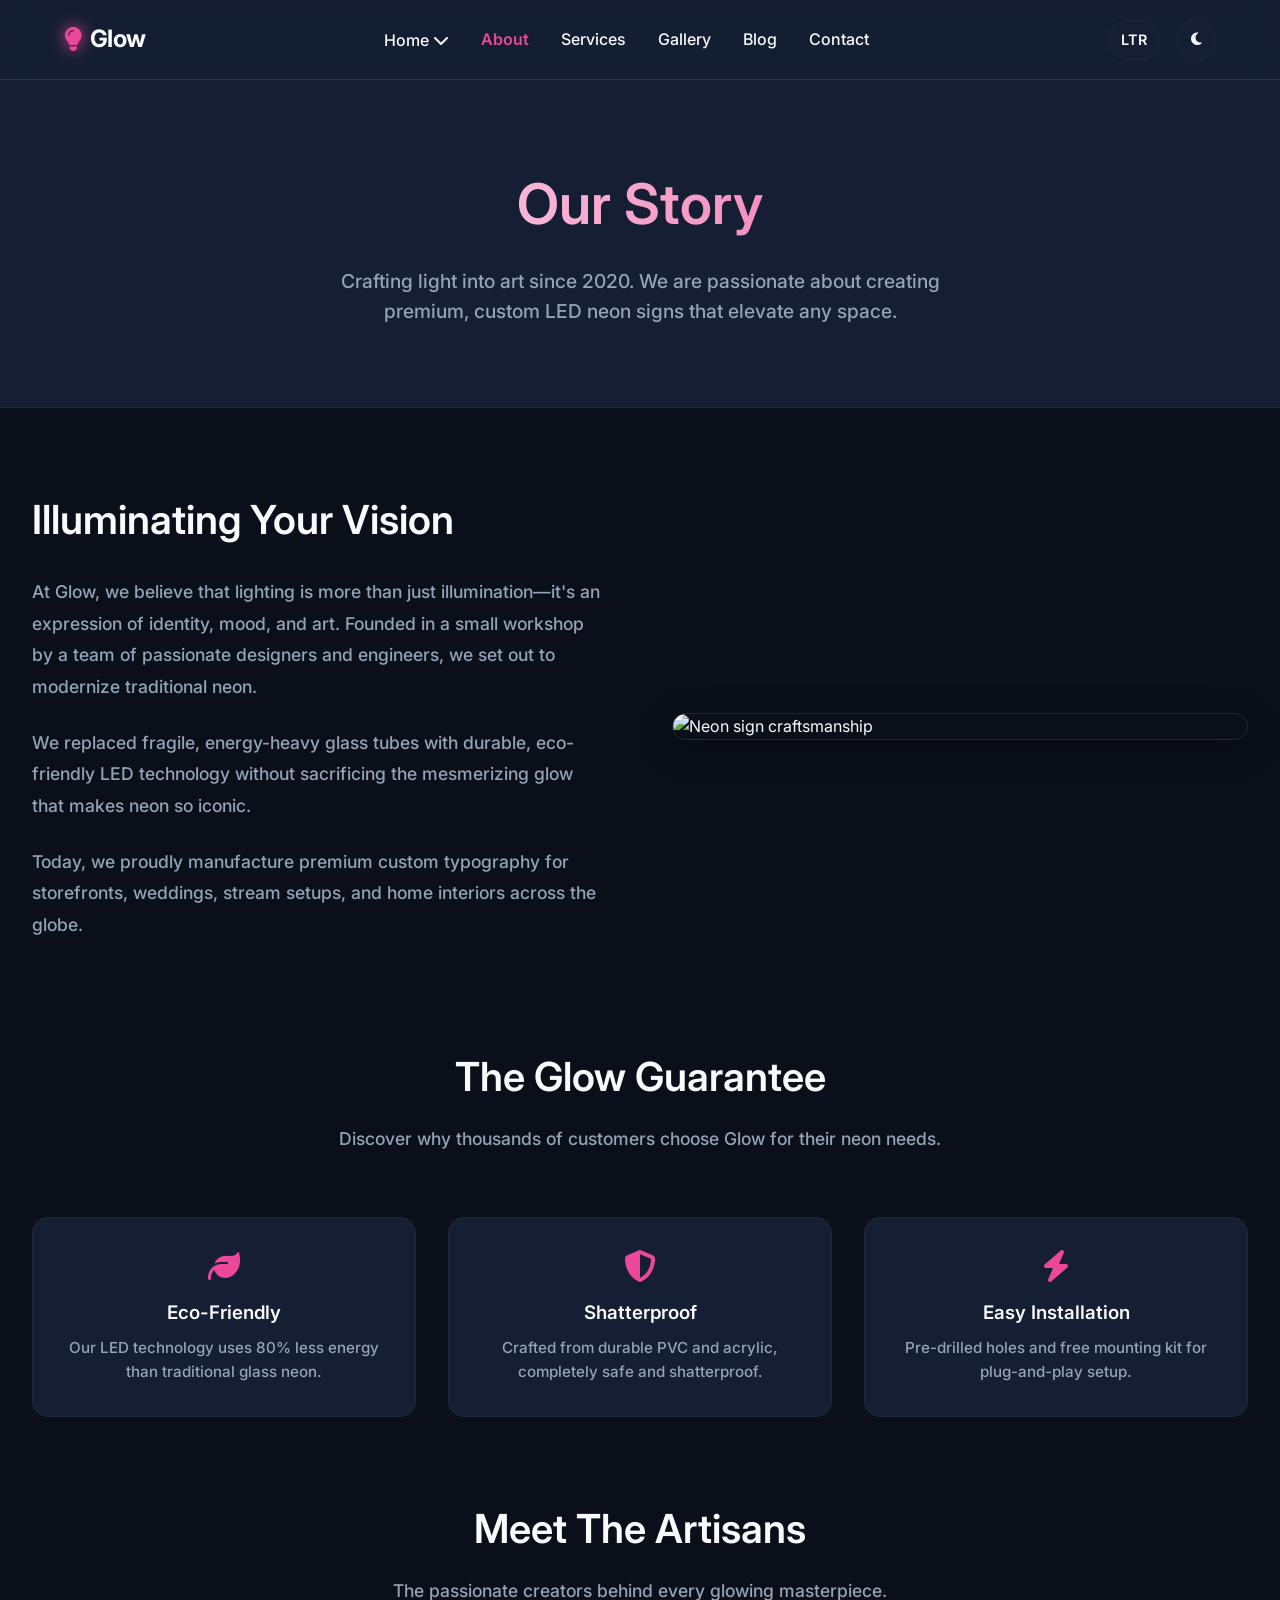
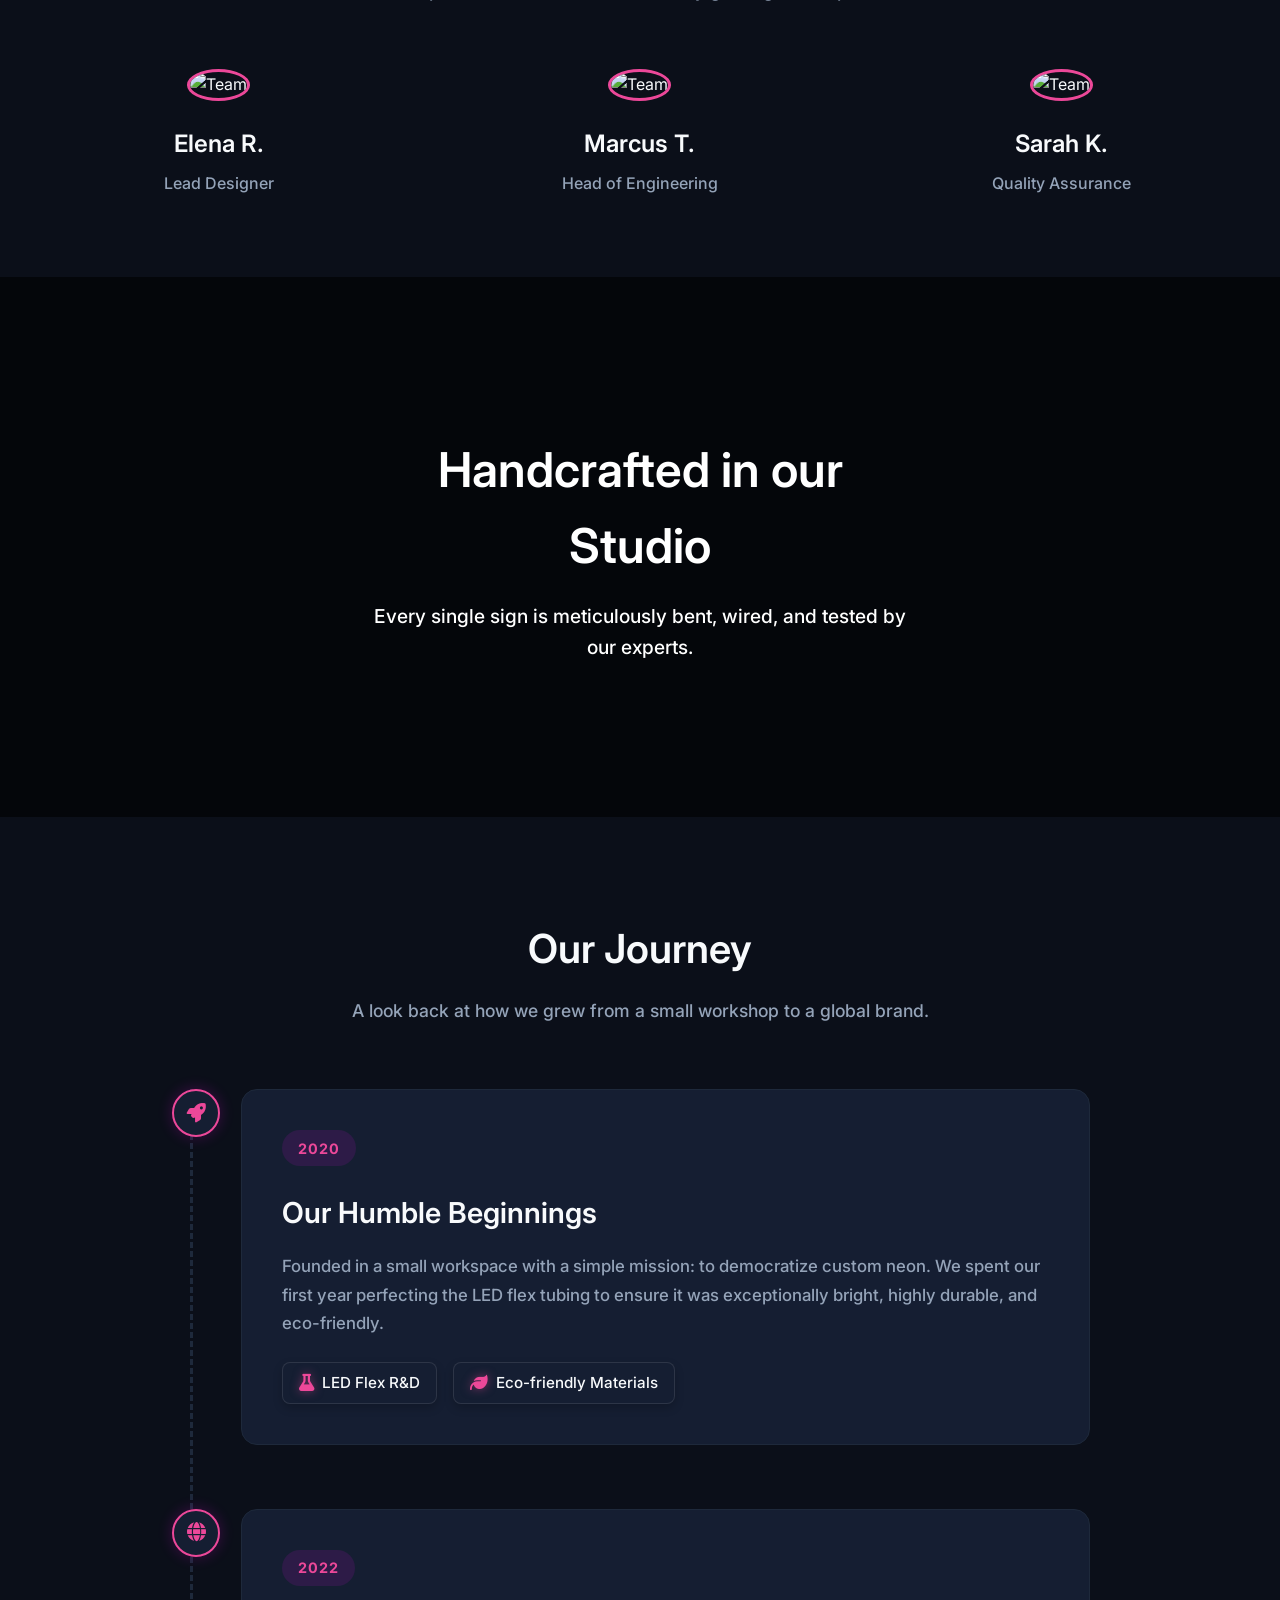
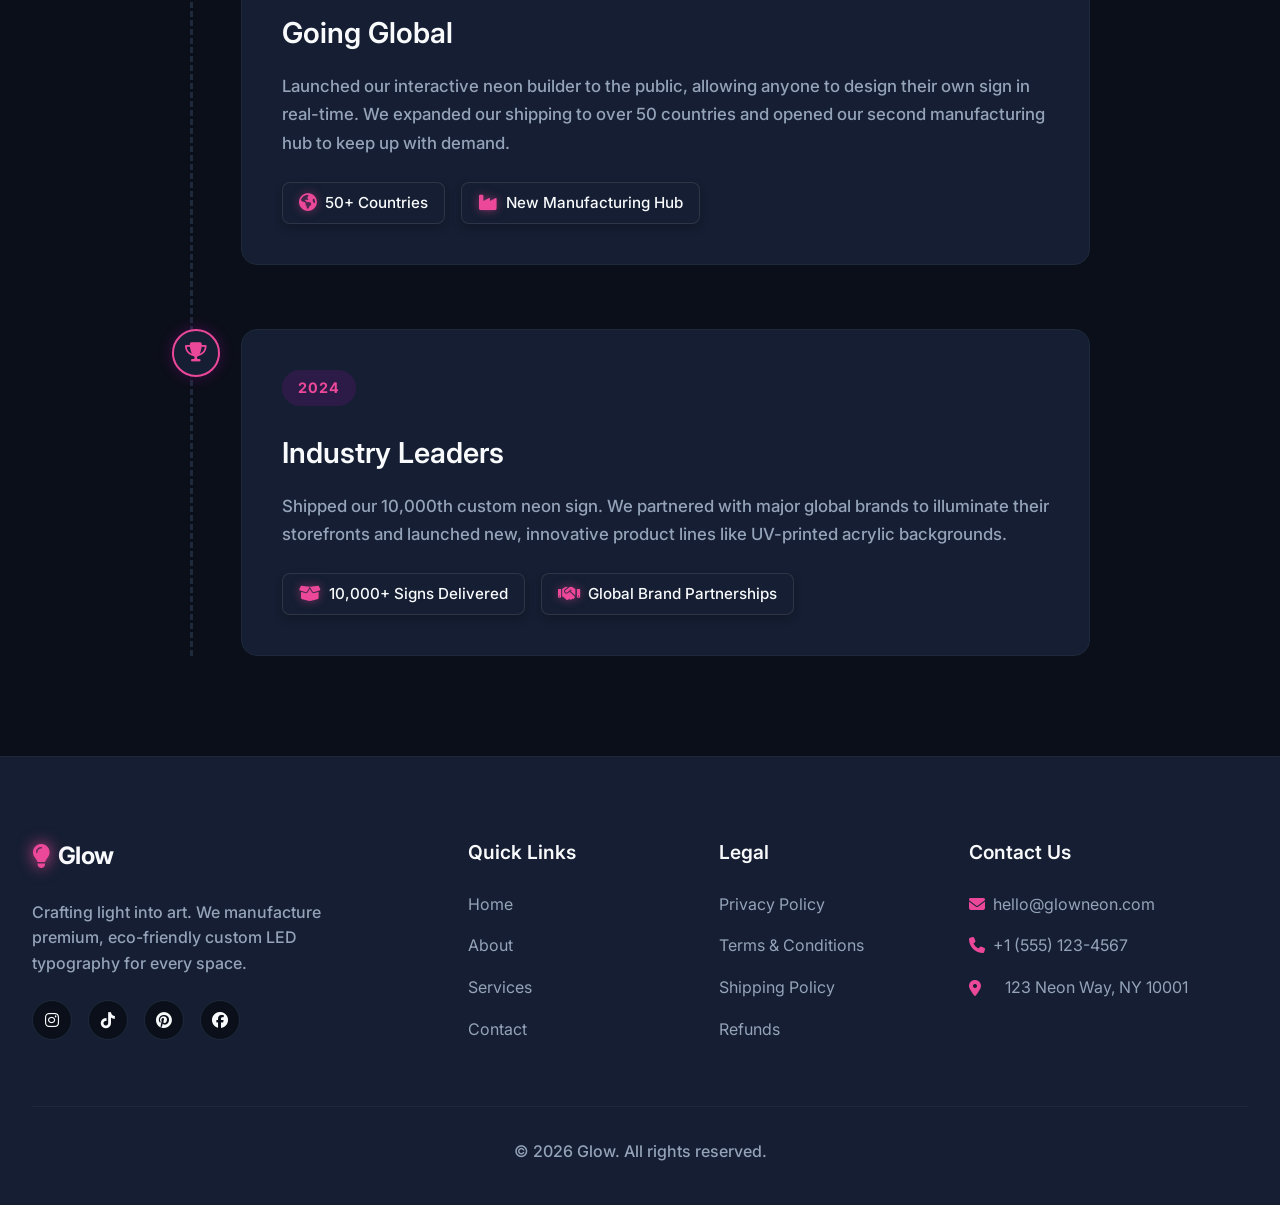
==== commit d271924c: "Add Gallery and Blog pages, update navigation, adjust CSS and layouts" ====
--- a/about.html
+++ b/about.html
@@ -34,15 +34,17 @@
       </div>
       <a href="about.html" class="active">About</a>
       <a href="services.html">Services</a>
+      <a href="gallery.html">Gallery</a>
+      <a href="blog.html">Blog</a>
       <a href="contact.html">Contact</a>
+    </nav>
+    <div class="header-actions">
       <div class="nav-actions">
         <button id="rtl-toggle" class="toggle-btn" aria-label="Toggle RTL/LTR">LTR</button>
         <button id="theme-toggle" class="toggle-btn" aria-label="Toggle Theme">
           <i class="fa-solid fa-moon"></i>
         </button>
       </div>
-    </nav>
-    <div class="header-actions">
       <button id="mobile-menu-btn" class="mobile-menu-btn toggle-btn" aria-label="Toggle Menu">
         <i class="fa-solid fa-bars"></i>
       </button>
@@ -80,6 +82,7 @@
     <div class="container">
       <div class="section-header">
         <h2>The Glow Guarantee</h2>
+        <p>Discover why thousands of customers choose Glow for their neon needs.</p>
       </div>
       <div class="features-grid">
         <div class="feature-card">
@@ -106,6 +109,7 @@
     <div class="container">
       <div class="section-header">
         <h2>Meet The Artisans</h2>
+        <p>The passionate creators behind every glowing masterpiece.</p>
       </div>
       <div class="team-grid">
         <div class="team-card">
@@ -146,6 +150,7 @@
     <div class="container">
       <div class="section-header">
         <h2>Our Journey</h2>
+        <p>A look back at how we grew from a small workshop to a global brand.</p>
       </div>
       <div class="timeline">
         <!-- 2020 -->
--- a/style.css
+++ b/style.css
@@ -61,6 +61,14 @@
   overflow-x: hidden;
 }
 
+h1, h2, h3, h4, h5, h6 {
+  font-weight: 600;
+}
+
+p {
+  font-weight: 500;
+}
+
 .container {
   max-width: 1280px;
   margin: 0 auto;
@@ -549,6 +557,20 @@
 
 .quote-form input, .quote-form textarea {
   width: 100%;
+  padding: 1rem;
+  border: 1px solid var(--border);
+  border-radius: 12px;
+  background: var(--surface);
+  color: var(--text-primary);
+  font-family: inherit;
+  font-size: 1rem;
+  transition: border-color 0.3s, box-shadow 0.3s;
+}
+
+.quote-form input:focus, .quote-form textarea:focus {
+  outline: none;
+  border-color: var(--accent-pink);
+  box-shadow: 0 0 0 3px rgba(236, 72, 153, 0.2);
 }
 
 .submit-btn {
@@ -1078,18 +1100,20 @@
 /* Featured Gallery (Masonry) */
 .gallery-section { padding: 80px 0; background: var(--bg-color); }
 .masonry-grid {
-  column-count: 2;
-  column-gap: 1.5rem;
+  display: grid;
+  grid-template-columns: repeat(2, 1fr);
+  gap: 1.5rem;
   margin-top: 3rem;
 }
 .masonry-item {
-  break-inside: avoid;
-  margin-bottom: 1.5rem;
   border-radius: 16px;
   overflow: hidden;
+  aspect-ratio: 1 / 1;
 }
 .masonry-item img {
   width: 100%;
+  height: 100%;
+  object-fit: cover;
   display: block;
   transition: transform 0.3s ease;
 }
@@ -1622,3 +1646,63 @@
     display: flex;
   }
 }
+
+/* Blog Styles */
+.blog-grid {
+  display: grid;
+  grid-template-columns: repeat(3, 1fr);
+  gap: 2rem;
+}
+
+.blog-card {
+  background: var(--surface);
+  border: 1px solid var(--border);
+  border-radius: 16px;
+  overflow: hidden;
+  transition: transform 0.3s ease, box-shadow 0.3s ease;
+}
+
+.blog-card:hover {
+  transform: translateY(-5px);
+  box-shadow: 0 10px 30px rgba(0, 0, 0, 0.2);
+}
+
+.blog-card img {
+  width: 100%;
+  height: 250px;
+  object-fit: cover;
+  display: block;
+}
+
+.blog-content {
+  padding: 1.5rem;
+}
+
+.blog-date {
+  font-size: 0.9rem;
+  color: var(--text-secondary);
+  display: block;
+  margin-bottom: 0.5rem;
+}
+
+.blog-content h3 {
+  font-size: 1.3rem;
+  margin-bottom: 1rem;
+}
+
+.blog-content p {
+  color: var(--text-secondary);
+  margin-bottom: 1.5rem;
+}
+
+@media (max-width: 992px) {
+  .blog-grid {
+    grid-template-columns: repeat(2, 1fr);
+  }
+}
+
+@media (max-width: 768px) {
+  .blog-grid {
+    grid-template-columns: 1fr;
+  }
+}
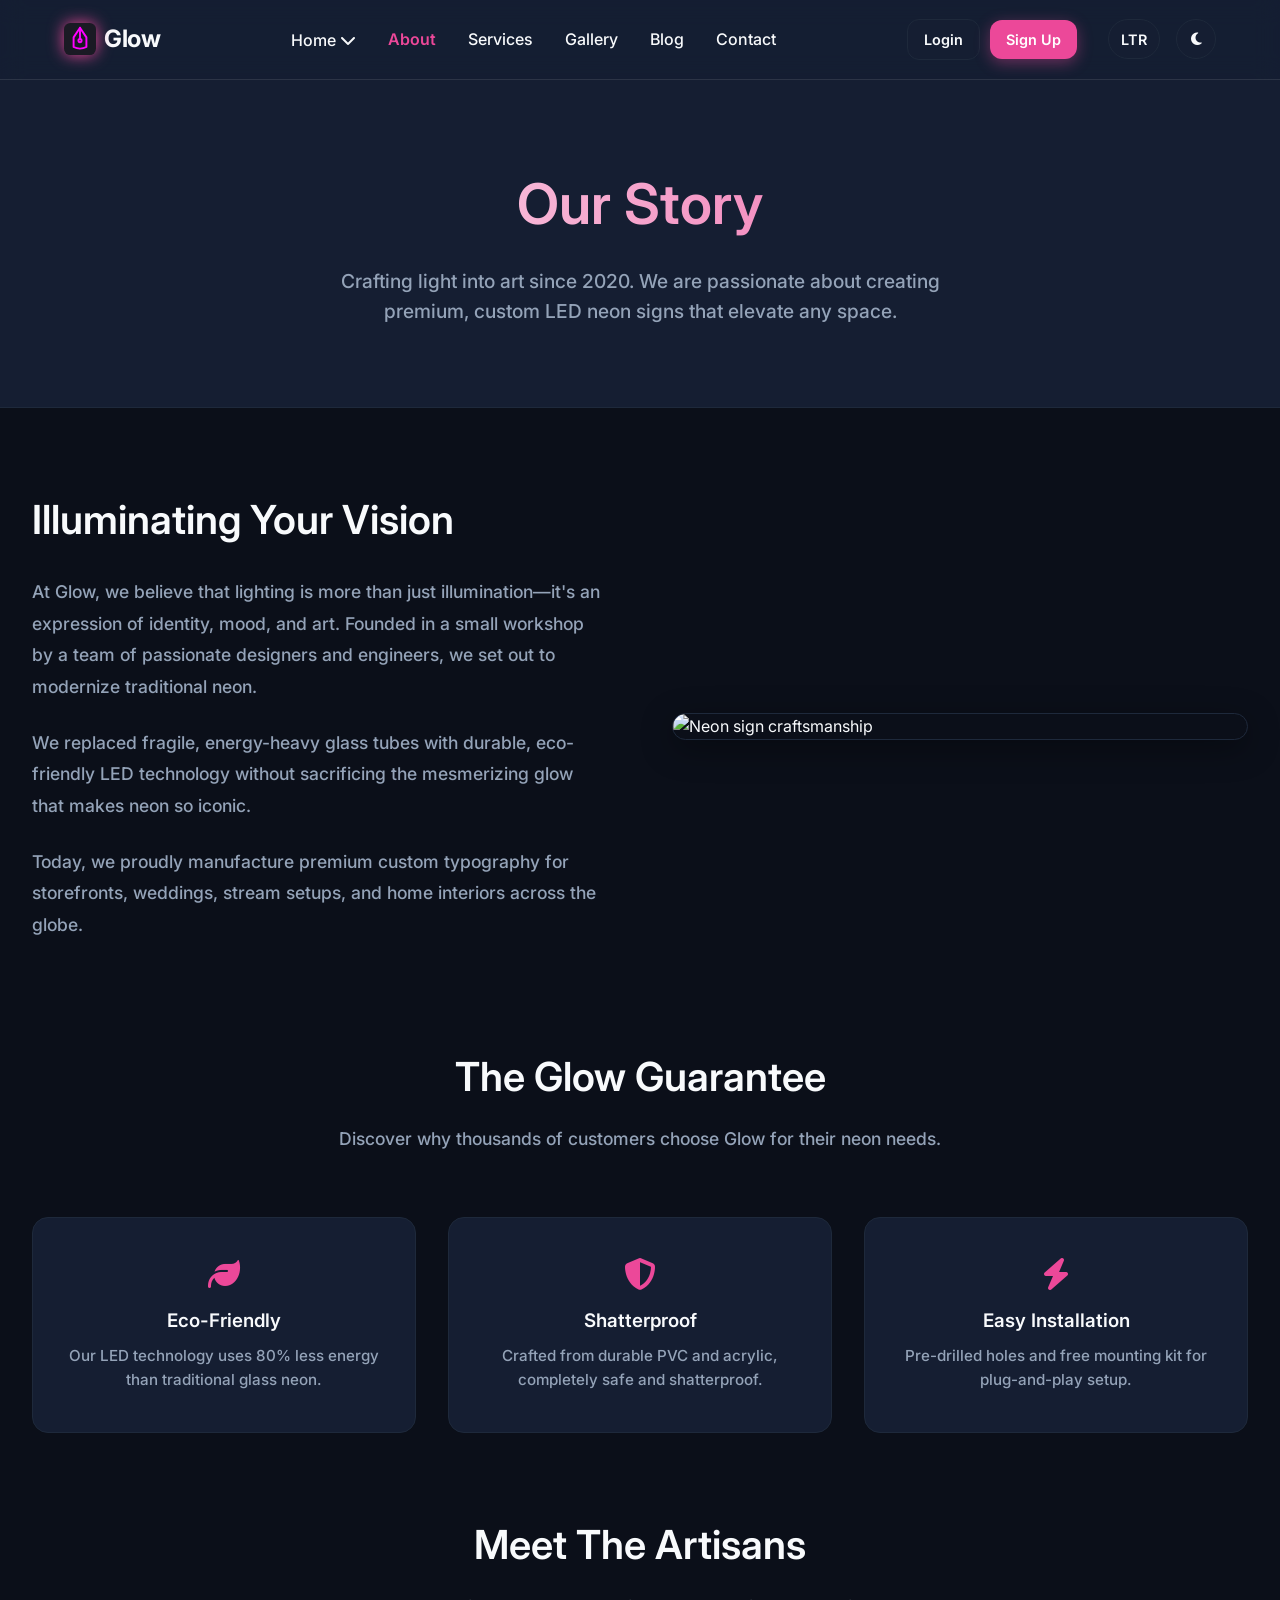
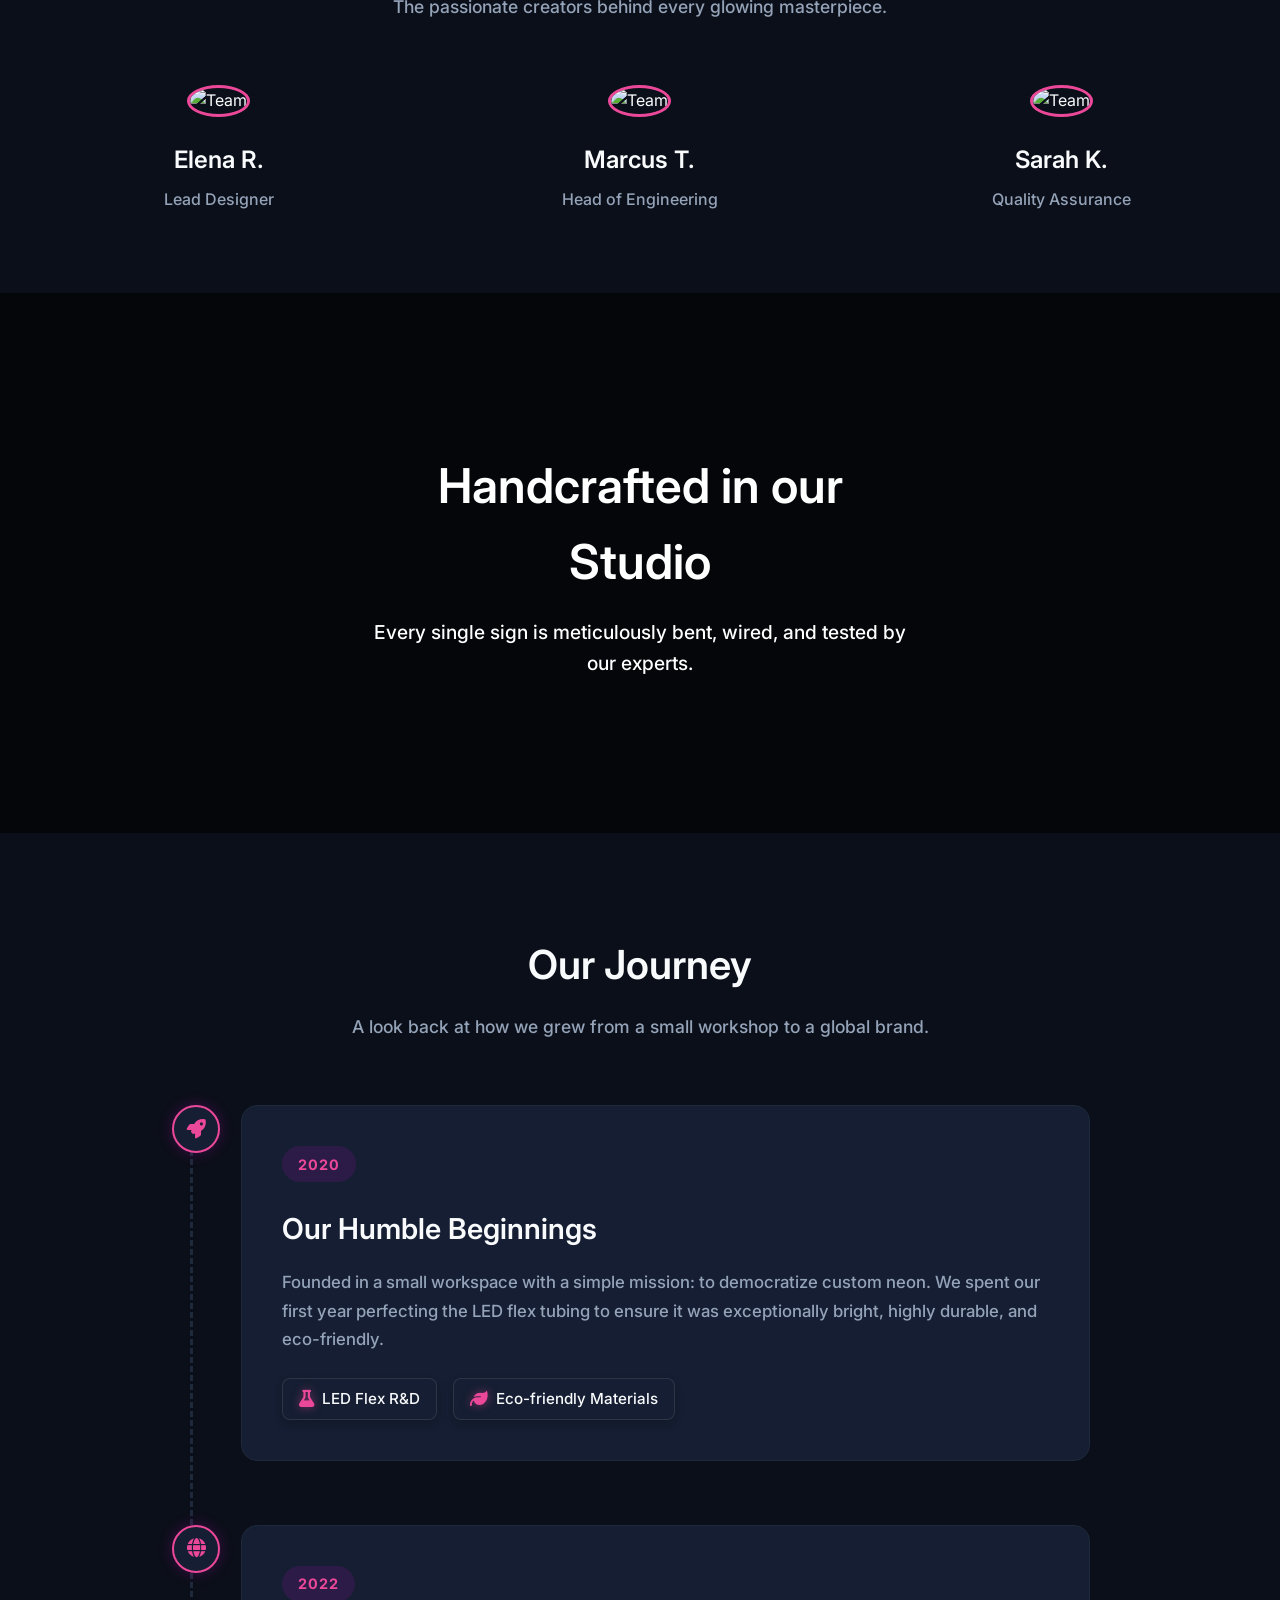
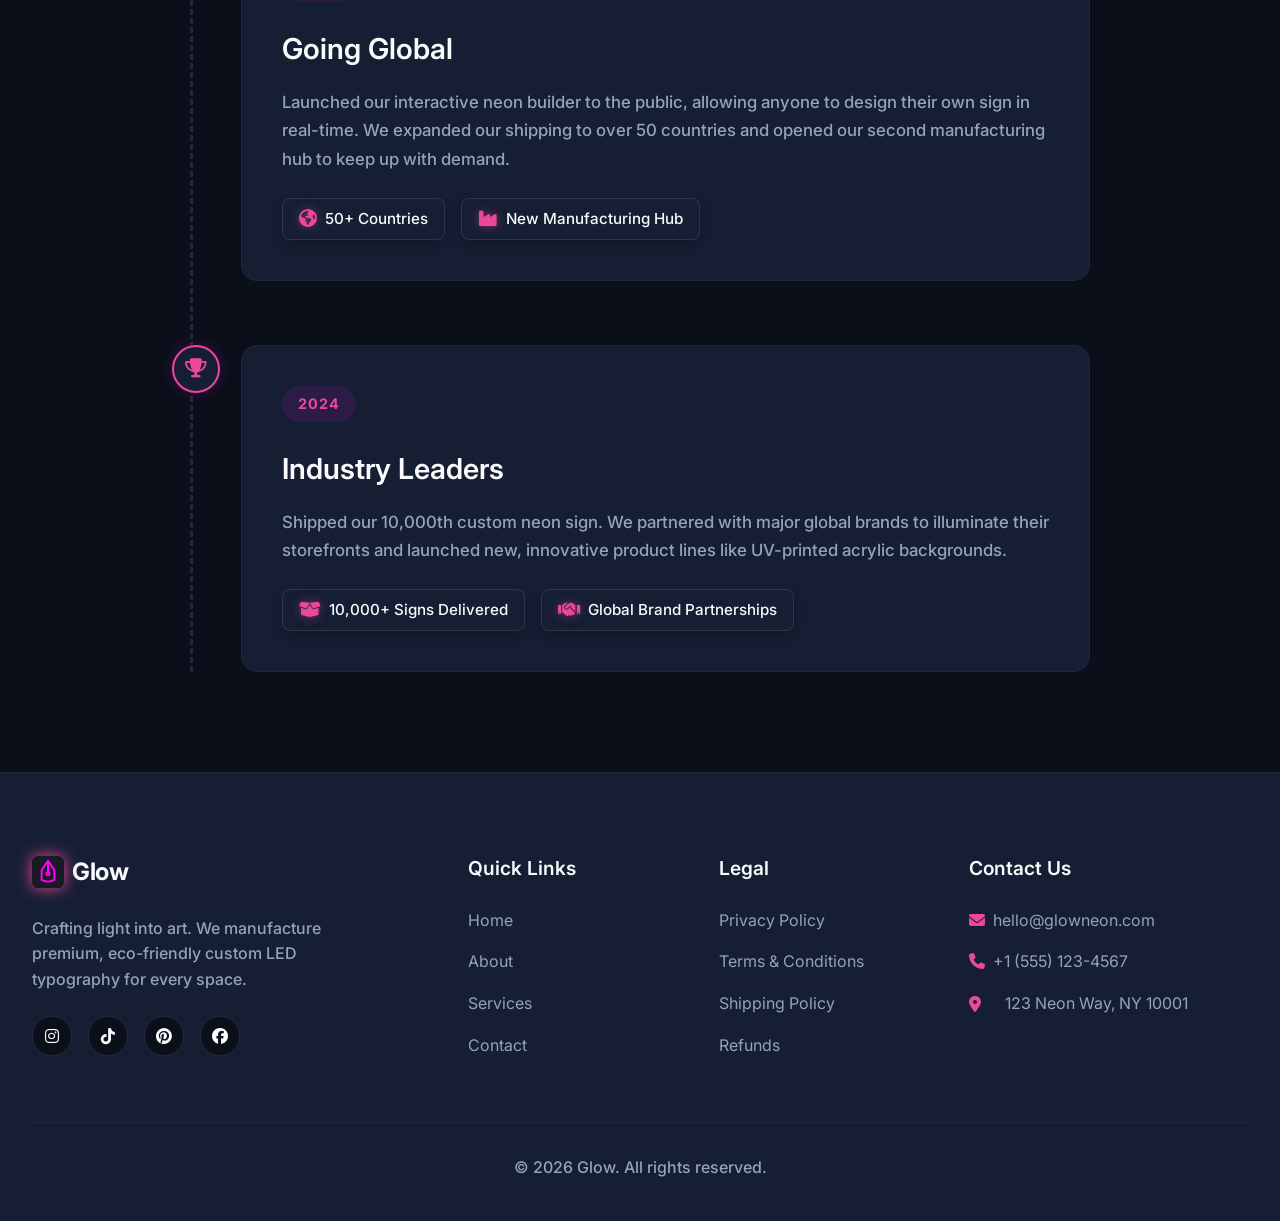
==== commit bc1770a8: "Add login and signup pages, update headers" ====
--- a/about.html
+++ b/about.html
@@ -4,7 +4,7 @@
   <meta charset="UTF-8">
   <meta name="viewport" content="width=device-width, initial-scale=1.0">
   <title>About Us | Glow</title>
-  <link rel="icon" type="image/svg+xml" href="data:image/svg+xml;charset=utf-8,<svg xmlns='http://www.w3.org/2000/svg' viewBox='0 0 100 100'><rect width='100' height='100' rx='20' fill='%231a1a24'/><text x='50%' y='55%' font-family='sans-serif' font-size='60' font-weight='bold' fill='%23ff00ff' dominant-baseline='middle' text-anchor='middle'>G</text></svg>">
+  <link rel="icon" type="image/svg+xml" href="data:image/svg+xml;charset=utf-8,<svg xmlns='http://www.w3.org/2000/svg' viewBox='0 0 100 100'><rect width='100' height='100' rx='20' fill='%231a1a24'/><path d='M 50 15 L 30 45 L 30 75 Q 50 85 70 75 L 70 45 Z' fill='none' stroke='%23ff00ff' stroke-width='6' stroke-linejoin='round'/><path d='M 50 50 L 50 15' fill='none' stroke='%23ff00ff' stroke-width='6' stroke-linecap='round'/><circle cx='50' cy='55' r='5' fill='none' stroke='%23ff00ff' stroke-width='6'/></svg>">
   <meta name="description" content="Learn about Glow, our craftsmanship, and our dedication to premium LED typography.">
   <link rel="stylesheet" href="style.css">
   
@@ -21,7 +21,12 @@
   <!-- Header -->
   <header class="header">
     <a href="index.html" class="logo">
-      <i class="fa-solid fa-lightbulb logo-icon"></i>
+      <svg xmlns="http://www.w3.org/2000/svg" viewBox="0 0 100 100" width="32" height="32" class="logo-icon" style="vertical-align: middle;">
+        <rect width="100" height="100" rx="20" fill="#1a1a24"/>
+        <path d="M 50 15 L 30 45 L 30 75 Q 50 85 70 75 L 70 45 Z" fill="none" stroke="#ff00ff" stroke-width="6" stroke-linejoin="round"/>
+        <path d="M 50 50 L 50 15" fill="none" stroke="#ff00ff" stroke-width="6" stroke-linecap="round"/>
+        <circle cx="50" cy="55" r="5" fill="none" stroke="#ff00ff" stroke-width="6"/>
+      </svg>
       Glow
     </a>
     <nav class="nav">
@@ -39,6 +44,10 @@
       <a href="contact.html">Contact</a>
     </nav>
     <div class="header-actions">
+      <div class="auth-actions" style="display: flex; gap: 10px; margin-right: 15px; align-items: center;">
+        <a href="login.html" class="btn-secondary" style="padding: 8px 16px; font-size: 0.9rem; text-decoration: none;">Login</a>
+        <a href="signup.html" class="btn-primary" style="padding: 8px 16px; font-size: 0.9rem; text-decoration: none;">Sign Up</a>
+      </div>
       <div class="nav-actions">
         <button id="rtl-toggle" class="toggle-btn" aria-label="Toggle RTL/LTR">LTR</button>
         <button id="theme-toggle" class="toggle-btn" aria-label="Toggle Theme">
@@ -205,7 +214,12 @@
         <!-- Brand Info -->
         <div class="footer-brand">
           <a href="index.html" class="logo">
-            <i class="fa-solid fa-lightbulb logo-icon"></i>
+            <svg xmlns="http://www.w3.org/2000/svg" viewBox="0 0 100 100" width="32" height="32" class="logo-icon" style="vertical-align: middle;">
+              <rect width="100" height="100" rx="20" fill="#1a1a24"/>
+              <path d="M 50 15 L 30 45 L 30 75 Q 50 85 70 75 L 70 45 Z" fill="none" stroke="#ff00ff" stroke-width="6" stroke-linejoin="round"/>
+              <path d="M 50 50 L 50 15" fill="none" stroke="#ff00ff" stroke-width="6" stroke-linecap="round"/>
+              <circle cx="50" cy="55" r="5" fill="none" stroke="#ff00ff" stroke-width="6"/>
+            </svg>
             Glow
           </a>
           <p>Crafting light into art. We manufacture premium, eco-friendly custom LED typography for every space.</p>
--- a/style.css
+++ b/style.css
@@ -956,10 +956,15 @@
 
 .feature-card {
   background: var(--surface);
-  padding: 2rem;
+  padding: 2.5rem 2rem;
   border-radius: 16px;
   border: 1px solid var(--border);
   text-align: center;
+  display: flex;
+  flex-direction: column;
+  justify-content: center;
+  align-items: center;
+  height: 100%;
 }
 
 .feature-card i {
@@ -1660,6 +1665,9 @@
   border-radius: 16px;
   overflow: hidden;
   transition: transform 0.3s ease, box-shadow 0.3s ease;
+  display: flex;
+  flex-direction: column;
+  height: 100%;
 }
 
 .blog-card:hover {
@@ -1676,6 +1684,9 @@
 
 .blog-content {
   padding: 1.5rem;
+  display: flex;
+  flex-direction: column;
+  flex-grow: 1;
 }
 
 .blog-date {
@@ -1695,6 +1706,11 @@
   margin-bottom: 1.5rem;
 }
 
+.blog-content .btn-secondary {
+  margin-top: auto;
+  align-self: flex-start;
+}
+
 @media (max-width: 992px) {
   .blog-grid {
     grid-template-columns: repeat(2, 1fr);
